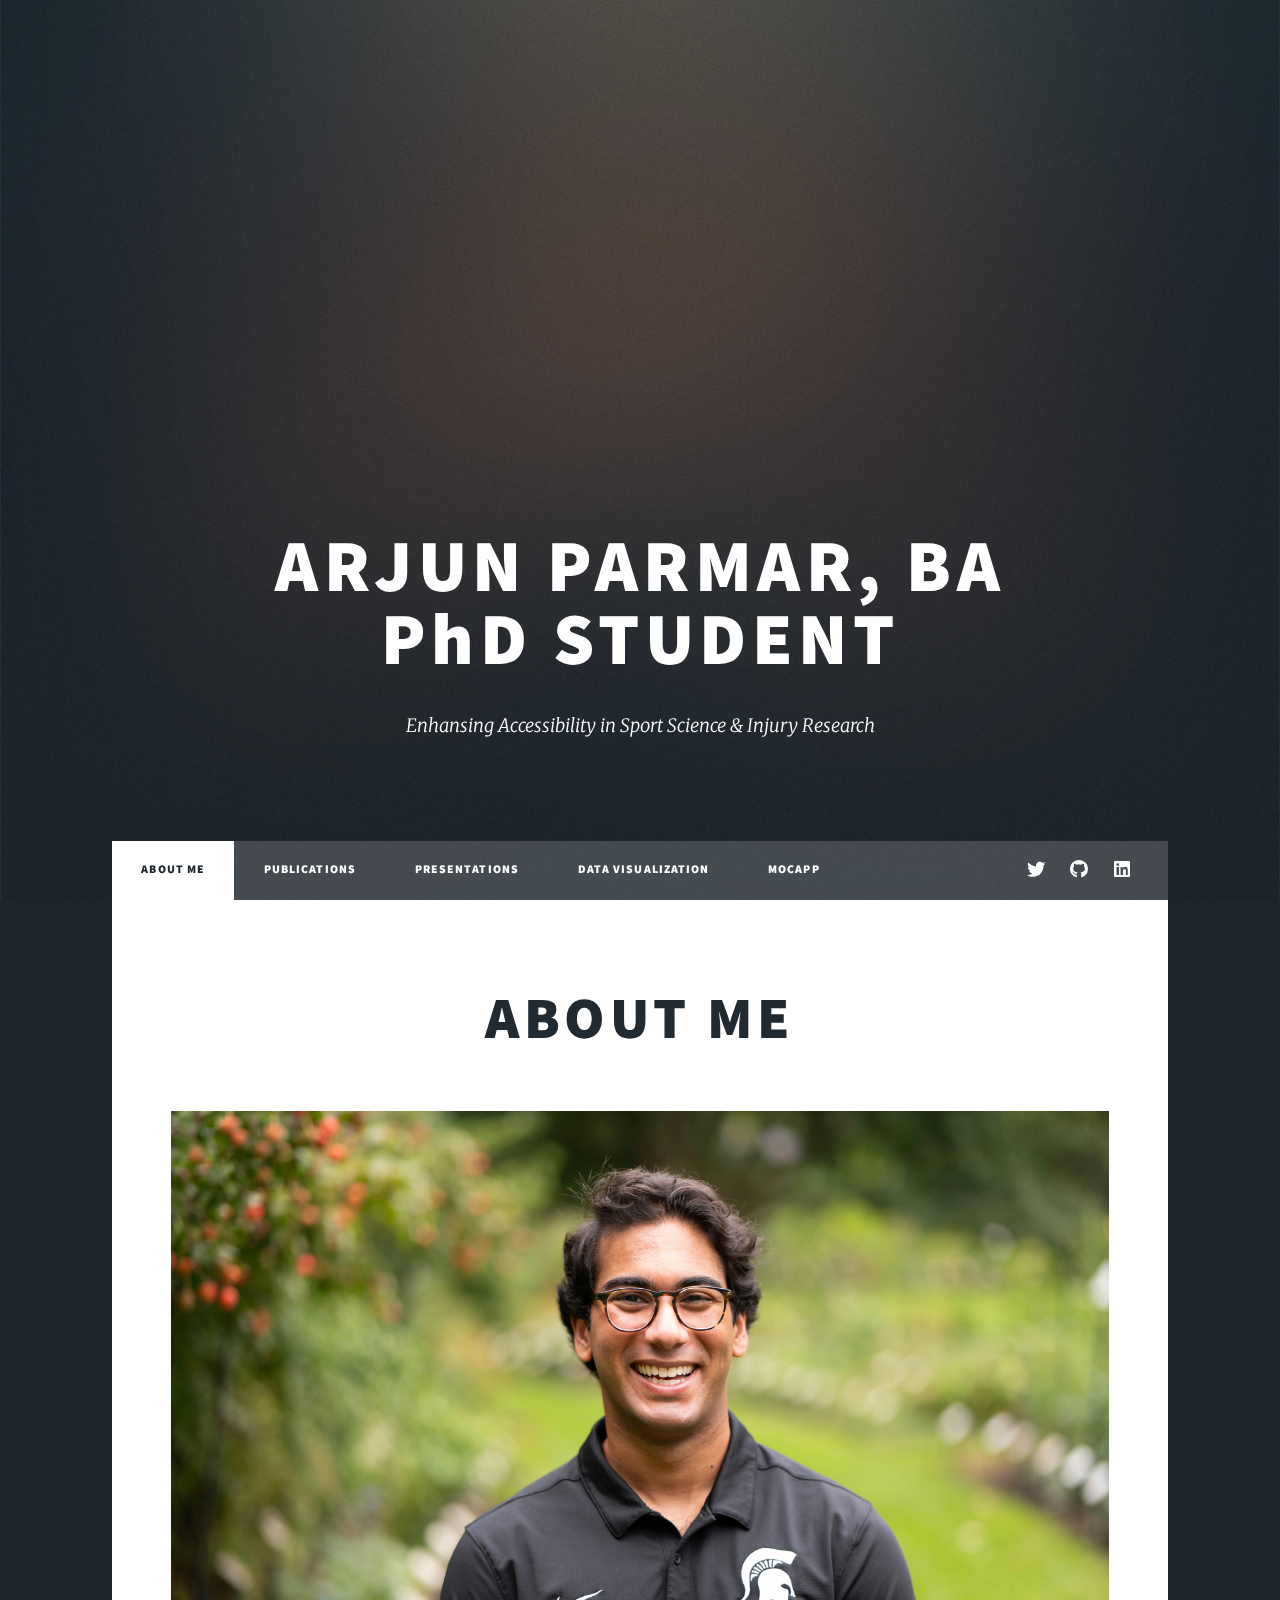
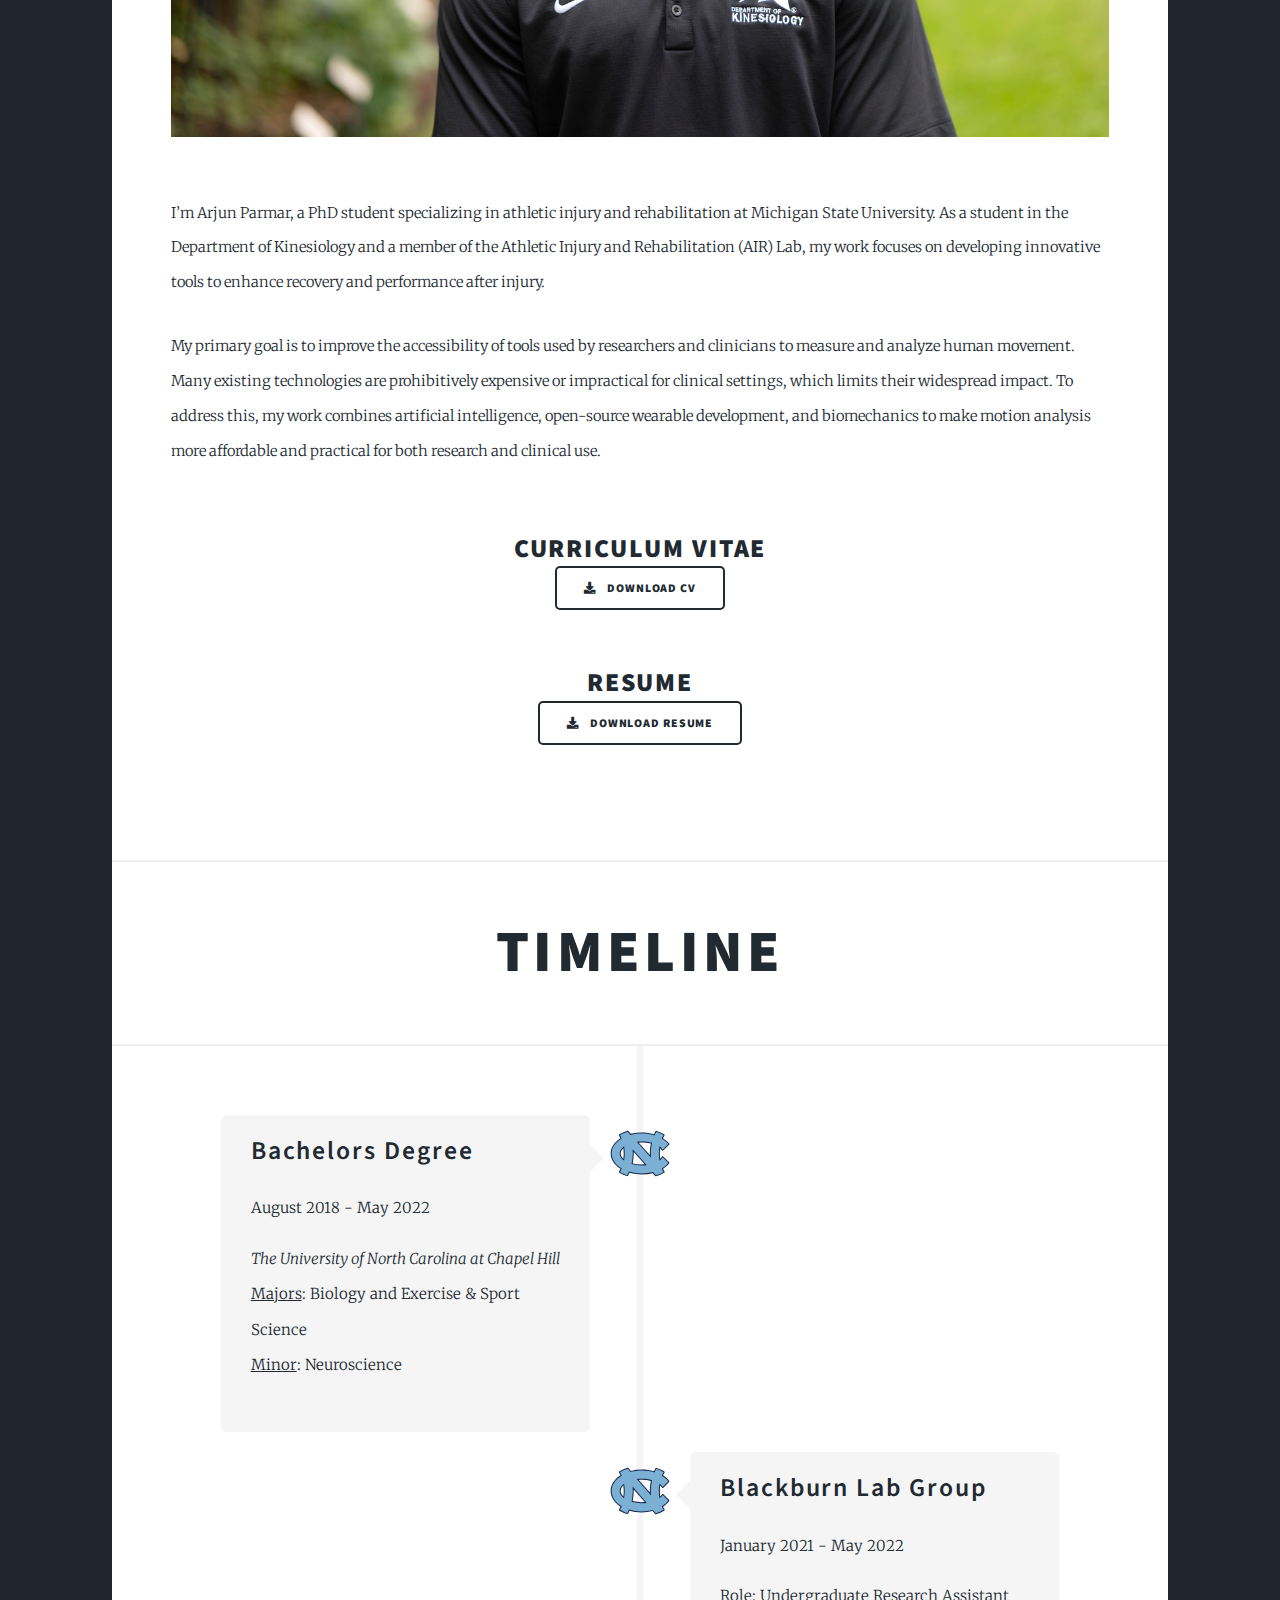
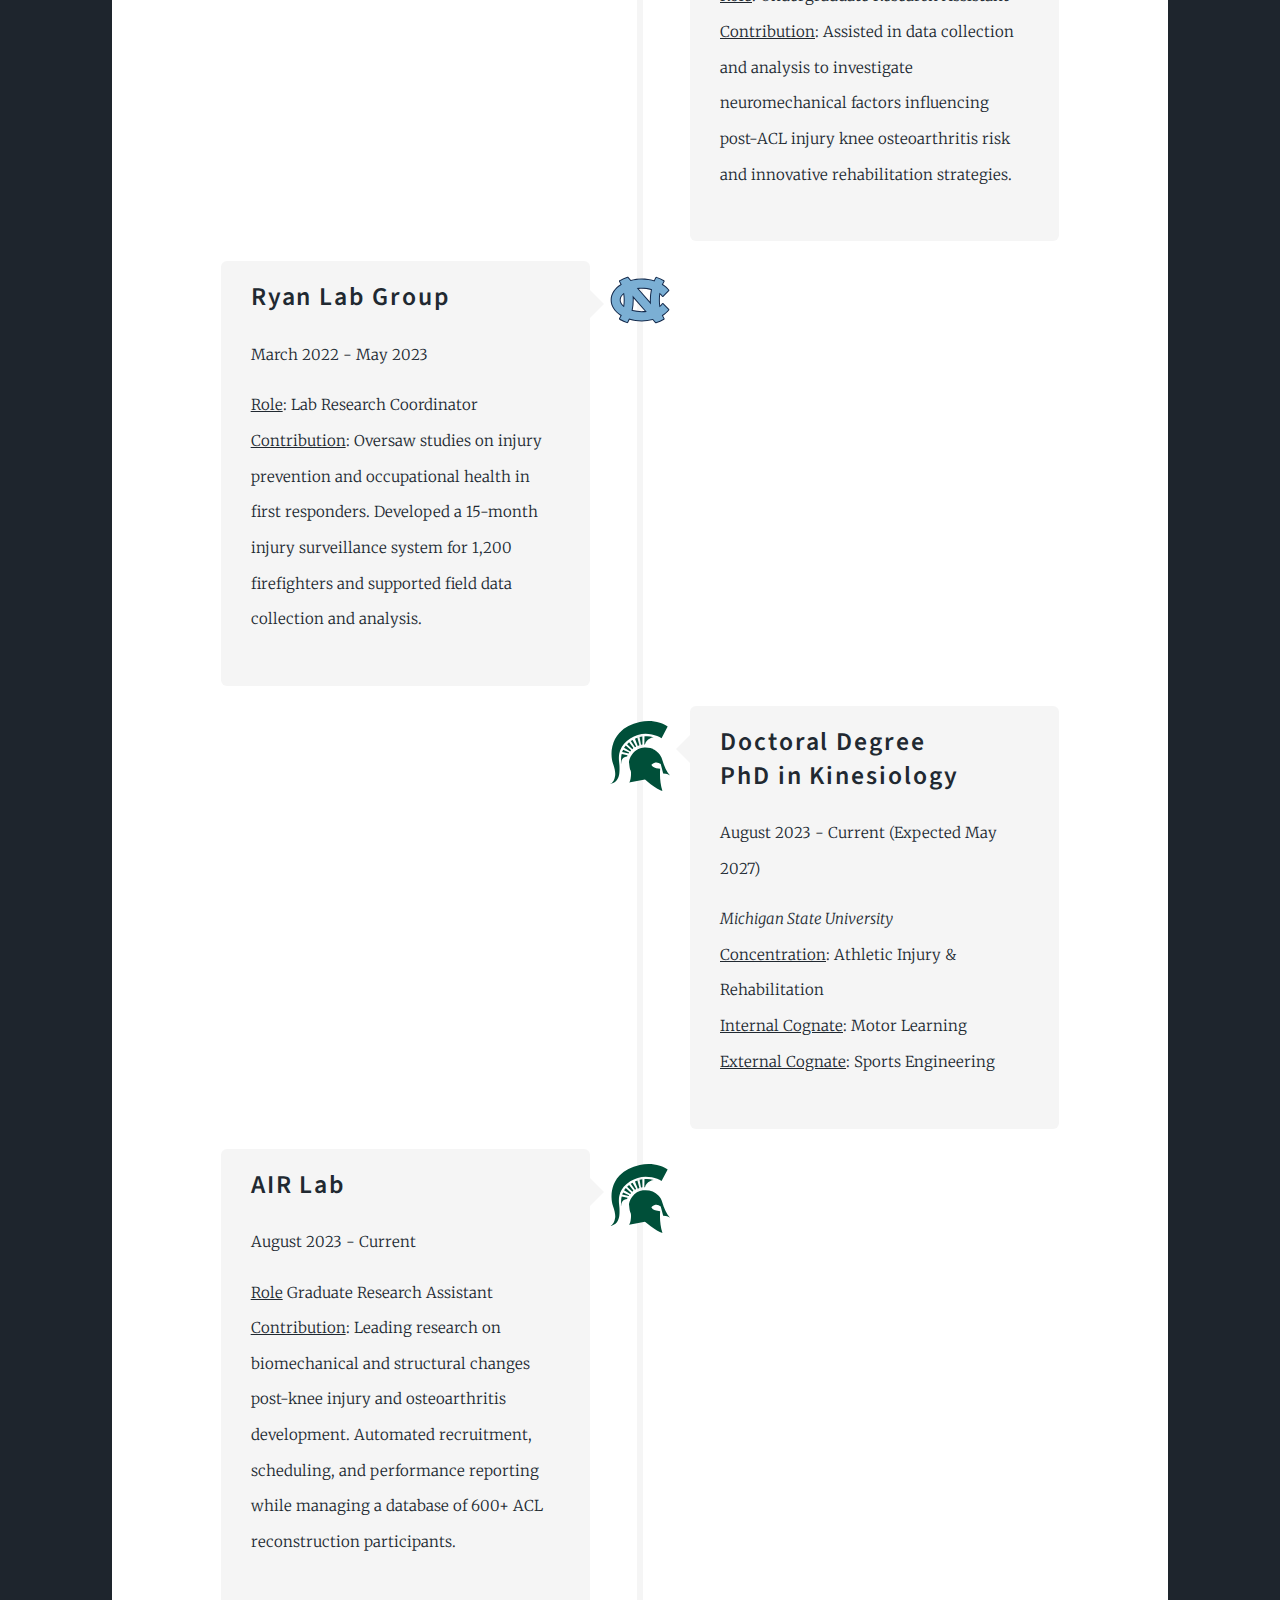
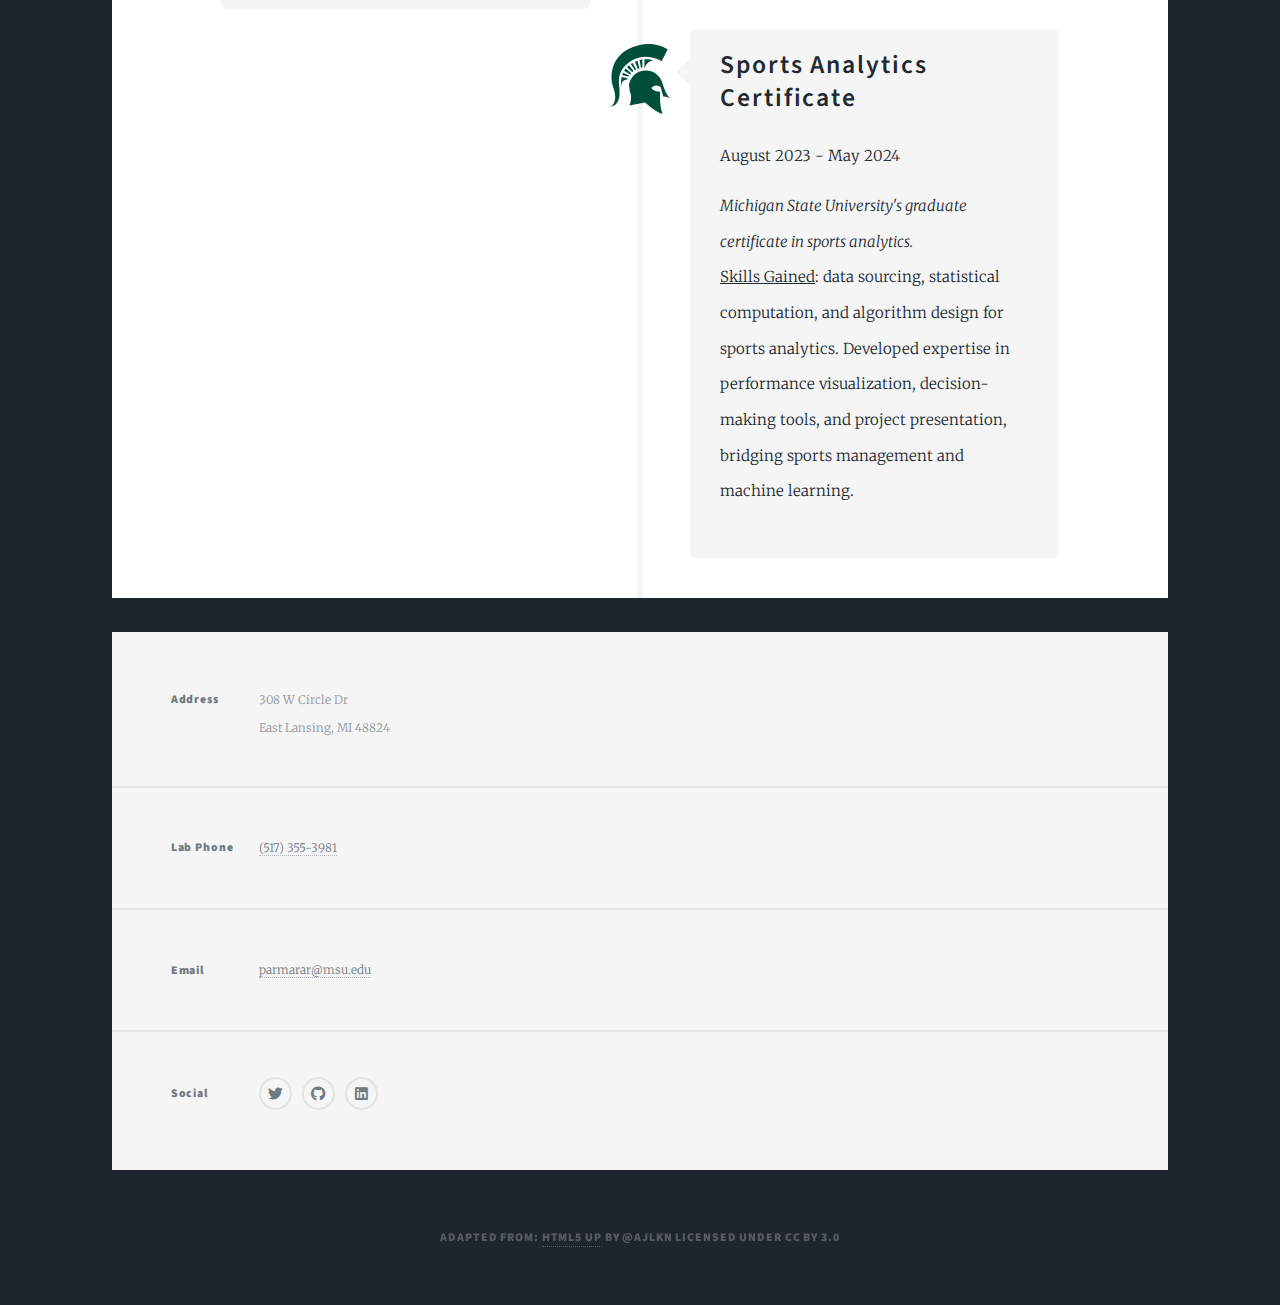
==== index.html @ 2820d037 "initial commit" ====
<!DOCTYPE HTML>
<!--
	Massively by HTML5 UP
	html5up.net | @ajlkn
	Free for personal and commercial use under the CCA 3.0 license (html5up.net/license)
-->
<html>

<head>
	<title>Arjun Parmar, BA</title>
	<meta charset="utf-8" />
	<meta name="viewport" content="width=device-width, initial-scale=1, user-scalable=no" />
	<link rel="stylesheet" href="assets/css/main.css" />
	<noscript>
		<link rel="stylesheet" href="assets/css/noscript.css" />
	</noscript>
</head>

<body class="is-preload">

	<!-- Wrapper -->
	<div id="wrapper" class="fade-in">

		<!-- Intro -->
		<div id="intro">
			<h1>ARJUN PARMAR, BA<br />
				PhD STUDENT</h1>
			<p>Enhansing Accessibility in Sport Science & Injury Research</p>
			<br>
		</div>


		<!-- Nav -->
		<nav id="nav">
			<ul class="links">
				<li class="active"><a href="index.html">About Me</a></li>
				<li><a href="Publications.html">Publications</a></li>
				<li><a href="presentations.html">Presentations</a></li>
				<li><a href="datavis.html">Data Visualization</a></li>
				<li><a href="MocAPP.html">MoCAPP</a></li>
			</ul>
			<ul class="icons">
				<li><a href="https://x.com/@Ajparmar_" class="icon brands alt fa-twitter"><span
							class="label">Twitter</span></a></li>
				<li><a href="https://github.com/ajparm" class="icon brands alt fa-github"><span
							class="label">GitHub</span></a></li>
				<li><a href="https://linkedin.com/in/arjunparmar9" class="icon brands alt fa-linkedin"><span
							class="label">LinkedIn</span></a></li>

			</ul>
		</nav>

		<!-- Main -->
		<div id="main">

			<!-- Featured Post -->
			<article class="post featured">
				<header class="major">
					<h2>ABOUT ME</h2>
				</header>
				<a href="#" class="image main"><img src="images/headshot.jpg" alt="" /></a>
				<p>I’m Arjun Parmar, a PhD student specializing in athletic injury and rehabilitation at Michigan State
					University. As a student in the Department of Kinesiology and a member of the Athletic Injury and
					Rehabilitation (AIR) Lab, my work focuses on developing innovative tools to enhance recovery and
					performance after injury.</p>
				<p>My primary goal is to improve the accessibility of tools used by researchers and clinicians to
					measure and analyze human movement. Many existing technologies are prohibitively expensive or
					impractical for clinical settings, which limits their widespread impact. To address this, my work
					combines artificial intelligence, open-source wearable development, and biomechanics to make motion
					analysis more affordable and practical for both research and clinical use.</p>

				<br>
				<h2>CURRICULUM VITAE  
					<br>
					<a href="files/Arjun S Parmar CV.pdf" class="button icon solid fa-download" download
					   style=" border-radius: 5px; transition: transform 0.3s, box-shadow 0.3s;"
					   onmouseover="this.style.transform='scale(1.05)'; this.style.boxShadow='3px 3px 8px rgba(0, 0, 0, 0.2)'; this.style.border='2px solid #333';"
					   onmouseout="this.style.transform='none'; this.style.boxShadow='none'; this.style.border='2px solid #333';">
					   Download CV
					</a>
				</h2>		
				<br>
				<h2>RESUME  
					<br>
					<a href="files/resume.pdf" class="button icon solid fa-download" download
					   style=" border-radius: 5px; transition: transform 0.3s, box-shadow 0.3s;"
					   onmouseover="this.style.transform='scale(1.05)'; this.style.boxShadow='3px 3px 8px rgba(0, 0, 0, 0.2)'; this.style.border='2px solid #333';"
					   onmouseout="this.style.transform='none'; this.style.boxShadow='none'; this.style.border='2px solid #333';">
					   Download Resume
					</a>
				</h2>
			</article>


			<br>
			<!-- Timeline -->
			<div style="text-align: center;">
				<h1> TIMELINE </h1>
			</div>


			<div class="timeline">

				<div class="container left-container">
					<div class="image-wrapper">
						<img src="images/unc.svg" alt="Ryan Lab">
					</div>
					<div class="textbox">
						<h2>Bachelors Degree</h2>
						<small>August 2018 - May 2022</small>
						<p><i>The University of North Carolina at Chapel Hill</i><br>
							<u>Majors</u>: Biology and Exercise & Sport Science <br>
							<u>Minor</u>: Neuroscience <br>
							<span class="left-container-arrow"></span>
					</div>
				</div>

				<div class="container right-container">
					<div class="image-wrapper">
						<img src="images/unc.svg" alt="Blackburn Lab">
					</div>
					<div class="textbox">
						<h2>Blackburn Lab Group</h2>
						<small>January 2021 - May 2022</small>
						<p><u>Role</u>: Undergraduate Research Assistant <br>
							<u>Contribution</u>: Assisted in data collection and analysis to investigate neuromechanical
							factors
							influencing post-ACL injury knee osteoarthritis risk and innovative rehabilitation
							strategies.
							<span class="right-container-arrow"></span>
					</div>
				</div>

				<div class="container left-container">
					<div class="image-wrapper">
						<img src="images/unc.svg" alt="Ryan Lab">
					</div>
					<div class="textbox">
						<h2>Ryan Lab Group</h2>
						<small>March 2022 - May 2023</small>
						<p><u>Role</u>: Lab Research Coordinator <br>
							<u>Contribution</u>: Oversaw studies on injury prevention and occupational health in first
							responders.
							Developed a 15-month injury surveillance system for 1,200 firefighters and supported field
							data collection
							and analysis.
							<span class="left-container-arrow"></span>
					</div>
				</div>

				<div class="container right-container">
					<div class="image-wrapper">
						<img src="images/msu.svg" alt="Doctoral Studies">
					</div>
					<div class="textbox">
						<h2>Doctoral Degree <br> PhD in Kinesiology</h2>
						<small>August 2023 - Current (Expected May 2027)</small>
						<p><i>Michigan State University</i><br>
							<u>Concentration</u>: Athletic Injury & Rehabilitation <br>
							<u>Internal Cognate</u>: Motor Learning <br>
							<u>External Cognate</u>: Sports Engineering <br>
							<span class="right-container-arrow"></span>
					</div>
				</div>

				<div class="container left-container">
					<div class="image-wrapper">
						<img src="images/msu.svg" alt="AIR Lab">
					</div>
					<div class="textbox">
						<h2>AIR Lab</h2>
						<small>August 2023 - Current</small>
						<p><u>Role</u> Graduate Research Assistant <br>
							<u>Contribution</u>: Leading research on biomechanical and structural changes post-knee
							injury and osteoarthritis development.
							Automated recruitment, scheduling, and performance reporting while managing a database of
							600+ ACL reconstruction participants.
							<span class="left-container-arrow"></span>
					</div>
				</div>

				<div class="container right-container">
					<div class="image-wrapper">
						<img src="images/msu.svg" alt="Sports Analytics">
					</div>
					<div class="textbox">
						<h2>Sports Analytics Certificate</h2>
						<small>August 2023 - May 2024</small>
						<p> <i>Michigan State University's graduate certificate in sports analytics.</i> <br>
							<u>Skills Gained</u>: data sourcing, statistical computation, and algorithm design for
							sports analytics.
							Developed expertise in performance visualization, decision-making tools, and project
							presentation, bridging sports management and machine learning. <span
								class="right-container-arrow"></span>
					</div>
				</div>

			</div>


		</div>

		<br>

		<!-- Footer -->
		<footer id="footer">
			<section class="split contact">
				<section class="alt">
					<h3>Address</h3>
					<p>308 W Circle Dr <br />
						East Lansing, MI 48824</p>
				</section>
				<section>
					<h3>Lab Phone</h3>
					<p><a href="#">(517) 355-3981</a></p>
				</section>
				<section>
					<h3>Email</h3>
					<p><a href="mailto:parmarar@msu.edu">parmarar@msu.edu</a></p>
				</section>
				<section>
					<h3>Social</h3>
					<ul class="icons alt">
						<li><a href="https://x.com/@Ajparmar_" class="icon brands alt fa-twitter"><span
									class="label">Twitter</span></a></li>
						<li><a href="https://github.com/ajparm" class="icon brands alt fa-github"><span
									class="label">GitHub</span></a></li>
						<li><a href="https://linkedin.com/in/arjunparmar9" class="icon brands alt fa-linkedin"><span
									class="label">LinkedIn</span></a></li>
					</ul>
				</section>
			</section>
		</footer>

		<!-- Copyright -->
		<div id="copyright">
			<ul>
				<li>Adapted from: <a href="https://html5up.net">HTML5 UP</a> by @ajlkn Licensed under CC BY 3.0</li>
			</ul>
		</div>

	</div>

	<!-- Scripts -->
	<script src="assets/js/jquery.min.js"></script>
	<script src="assets/js/jquery.scrollex.min.js"></script>
	<script src="assets/js/jquery.scrolly.min.js"></script>
	<script src="assets/js/browser.min.js"></script>
	<script src="assets/js/breakpoints.min.js"></script>
	<script src="assets/js/util.js"></script>
	<script src="assets/js/main.js"></script>

</body>

</html>
---- assets/css/main.css ----
@import url(fontawesome-all.min.css);
@import url("https://fonts.googleapis.com/css?family=Merriweather:300,700,300italic,700italic|Source+Sans+Pro:900");

/*
	Massively by HTML5 UP
	html5up.net | @ajlkn
	Free for personal and commercial use under the CCA 3.0 license (html5up.net/license)
*/

html, body, div, span, applet, object,
iframe, h1, h2, h3, h4, h5, h6, p, blockquote,
pre, a, abbr, acronym, address, big, cite,
code, del, dfn, em, img, ins, kbd, q, s, samp,
small, strike, strong, sub, sup, tt, var, b,
u, i, center, dl, dt, dd, ol, ul, li, fieldset,
form, label, legend, table, caption, tbody,
tfoot, thead, tr, th, td, article, aside,
canvas, details, embed, figure, figcaption,
footer, header, hgroup, menu, nav, output, ruby,
section, summary, time, mark, audio, video {
	margin: 0;
	padding: 0;
	border: 0;
	font-size: 100%;
	font: inherit;
	vertical-align: baseline;}

article, aside, details, figcaption, figure,
footer, header, hgroup, menu, nav, section {
	display: block;}

body {
	line-height: 1;
}

ol, ul {
	list-style: none;
}

blockquote, q {
	quotes: none;
}

	blockquote:before, blockquote:after, q:before, q:after {
		content: '';
		content: none;
	}

table {
	border-collapse: collapse;
	border-spacing: 0;
}

body {
	-webkit-text-size-adjust: none;
}

mark {
	background-color: transparent;
	color: inherit;
}

input::-moz-focus-inner {
	border: 0;
	padding: 0;
}

input, select, textarea {
	-moz-appearance: none;
	-webkit-appearance: none;
	-ms-appearance: none;
	appearance: none;
}

/* Basic */

	@-ms-viewport {
		width: device-width;
	}

	body {
		-ms-overflow-style: scrollbar;
	}

	@media screen and (max-width: 480px) {

		html, body {
			min-width: 320px;
		}

	}

	html {
		box-sizing: border-box;
	}

	*, *:before, *:after {
		box-sizing: inherit;
	}

	body {
		background-color: #1e252d;
	}

		body.is-preload *, body.is-preload *:before, body.is-preload *:after {
			-moz-animation: none !important;
			-webkit-animation: none !important;
			-ms-animation: none !important;
			animation: none !important;
			-moz-transition: none !important;
			-webkit-transition: none !important;
			-ms-transition: none !important;
			transition: none !important;
		}

/* Type */

	html {
		font-size: 16pt;
	}

		@media screen and (max-width: 1680px) {

			html {
				font-size: 12pt;
			}

		}

		@media screen and (max-width: 1280px) {

			html {
				font-size: 11pt;
			}

		}

		@media screen and (max-width: 360px) {

			html {
				font-size: 10pt;
			}

		}

	body {
		color: #212931;
	}

	body, input, select, textarea {
		font-family: "Merriweather", Georgia, serif;
		font-weight: 300;
		font-size: 1rem;
		line-height: 2.375;
	}

	a {
		-moz-transition: color 0.2s ease-in-out, background-color 0.2s ease-in-out, border-color 0.2s ease-in-out, box-shadow 0.2s ease-in-out;
		-webkit-transition: color 0.2s ease-in-out, background-color 0.2s ease-in-out, border-color 0.2s ease-in-out, box-shadow 0.2s ease-in-out;
		-ms-transition: color 0.2s ease-in-out, background-color 0.2s ease-in-out, border-color 0.2s ease-in-out, box-shadow 0.2s ease-in-out;
		transition: color 0.2s ease-in-out, background-color 0.2s ease-in-out, border-color 0.2s ease-in-out, box-shadow 0.2s ease-in-out;
		border-bottom: dotted 1px;
		text-decoration: none;
	}

		a:hover {
			border-bottom-color: transparent;
		}

	strong, b {
		font-weight: 600;
	}

	em, i {
		font-style: italic;
	}

	p {
		text-align: left;
		margin: 0 0 2rem 0;
	}

	h1, h2, h3, h4, h5, h6 {
		font-family: "Source Sans Pro", Helvetica, sans-serif;
		font-weight: 900;
		line-height: 1.5;
		letter-spacing: 0.075em;
		/*text-transform: uppercase;*/
		margin: 0 0 1rem 0;
	}

		h1 a, h2 a, h3 a, h4 a, h5 a, h6 a {
			border-bottom: 0;
			color: inherit;
			text-decoration: none;
		}

	h1 {
		font-size: 4rem;
		line-height: 1.1;
		margin: 0 0 2rem 0;
	}

	h2 {
		font-size: 1.75rem;
		line-height: 1.3;
		margin: 0 0 1.5rem 0;
	}

	h3 {
		font-size: 1.25rem;
		margin: 0 0 1.5rem 0;
	}

	h4 {
		font-size: 1rem;
	}

	h5 {
		font-size: 0.9rem;
	}

	h6 {
		font-size: 0.8rem;
	}

	sub {
		font-size: 0.8rem;
		position: relative;
		top: 0.5rem;
	}

	sup {
		font-size: 0.8rem;
		position: relative;
		top: -0.5rem;
	}

	blockquote {
		border-left: solid 4px;
		font-style: italic;
		margin: 0 0 2rem 0;
		padding: 0.5rem 0 0.5rem 2rem;
	}

	code {
		border: solid 2px;
		font-family: "Courier New", monospace;
		font-size: 0.9rem;
		margin: 0 0.25rem;
		padding: 0.25rem 0.65rem;
	}

	pre {
		-webkit-overflow-scrolling: touch;
		font-family: "Courier New", monospace;
		font-size: 0.9rem;
		margin: 0 0 2rem 0;
	}

		pre code {
			display: block;
			line-height: 1.75;
			padding: 1rem 1.5rem;
			overflow-x: auto;
		}

	hr {
		border: 0;
		border-bottom: solid 2px;
		margin: 3rem 0;
	}

		hr.major {
			margin: 5rem 0;
		}

	.align-left {
		text-align: left;
	}

	.align-center {
		text-align: center;
	}

	.align-right {
		text-align: right;
	}

	input, select, textarea {
		color: #212931;
	}

	a {
		color: #212931;
		border-bottom-color: rgba(33, 41, 49, 0.5);
	}

		a:hover {
			border-bottom-color: transparent;
			color: #18bfef !important;
		}

	strong, b {
		color: #212931;
	}

	h1, h2, h3, h4, h5, h6 {
		color: #212931;
	}

	blockquote {
		border-left-color: #eeeeee;
	}

	code {
		background: rgba(220, 220, 220, 0.25);
		border-color: #eeeeee;
	}

	hr {
		border-bottom-color: #eeeeee;
	}

/* Row */

	.row {
		display: flex;
		flex-wrap: wrap;
		box-sizing: border-box;
		align-items: stretch;
	}

		.row > * {
			box-sizing: border-box;
		}

		.row.gtr-uniform > * > :last-child {
			margin-bottom: 0;
		}

		.row.aln-left {
			justify-content: flex-start;
		}

		.row.aln-center {
			justify-content: center;
		}

		.row.aln-right {
			justify-content: flex-end;
		}

		.row.aln-top {
			align-items: flex-start;
		}

		.row.aln-middle {
			align-items: center;
		}

		.row.aln-bottom {
			align-items: flex-end;
		}

		.row > .imp {
			order: -1;
		}

		.row > .col-1 {
			width: 8.33333%;
		}

		.row > .off-1 {
			margin-left: 8.33333%;
		}

		.row > .col-2 {
			width: 16.66667%;
		}

		.row > .off-2 {
			margin-left: 16.66667%;
		}

		.row > .col-3 {
			width: 25%;
		}

		.row > .off-3 {
			margin-left: 25%;
		}

		.row > .col-4 {
			width: 33.33333%;
		}

		.row > .off-4 {
			margin-left: 33.33333%;
		}

		.row > .col-5 {
			width: 41.66667%;
		}

		.row > .off-5 {
			margin-left: 41.66667%;
		}

		.row > .col-6 {
			width: 50%;
		}

		.row > .off-6 {
			margin-left: 50%;
		}

		.row > .col-7 {
			width: 58.33333%;
		}

		.row > .off-7 {
			margin-left: 58.33333%;
		}

		.row > .col-8 {
			width: 66.66667%;
		}

		.row > .off-8 {
			margin-left: 66.66667%;
		}

		.row > .col-9 {
			width: 75%;
		}

		.row > .off-9 {
			margin-left: 75%;
		}

		.row > .col-10 {
			width: 83.33333%;
		}

		.row > .off-10 {
			margin-left: 83.33333%;
		}

		.row > .col-11 {
			width: 91.66667%;
		}

		.row > .off-11 {
			margin-left: 91.66667%;
		}

		.row > .col-12 {
			width: 100%;
		}

		.row > .off-12 {
			margin-left: 100%;
		}

		.row.gtr-0 {
			margin-top: 0;
			margin-left: 0rem;
		}

			.row.gtr-0 > * {
				padding: 0 0 0 0rem;
			}

			.row.gtr-0.gtr-uniform {
				margin-top: 0rem;
			}

				.row.gtr-0.gtr-uniform > * {
					padding-top: 0rem;
				}

		.row.gtr-25 {
			margin-top: 0;
			margin-left: -0.375rem;
		}

			.row.gtr-25 > * {
				padding: 0 0 0 0.375rem;
			}

			.row.gtr-25.gtr-uniform {
				margin-top: -0.375rem;
			}

				.row.gtr-25.gtr-uniform > * {
					padding-top: 0.375rem;
				}

		.row.gtr-50 {
			margin-top: 0;
			margin-left: -0.75rem;
		}

			.row.gtr-50 > * {
				padding: 0 0 0 0.75rem;
			}

			.row.gtr-50.gtr-uniform {
				margin-top: -0.75rem;
			}

				.row.gtr-50.gtr-uniform > * {
					padding-top: 0.75rem;
				}

		.row {
			margin-top: 0;
			margin-left: -1.5rem;
		}

			.row > * {
				padding: 0 0 0 1.5rem;
			}

			.row.gtr-uniform {
				margin-top: -1.5rem;
			}

				.row.gtr-uniform > * {
					padding-top: 1.5rem;
				}

		.row.gtr-150 {
			margin-top: 0;
			margin-left: -2.25rem;
		}

			.row.gtr-150 > * {
				padding: 0 0 0 2.25rem;
			}

			.row.gtr-150.gtr-uniform {
				margin-top: -2.25rem;
			}

				.row.gtr-150.gtr-uniform > * {
					padding-top: 2.25rem;
				}

		.row.gtr-200 {
			margin-top: 0;
			margin-left: -3rem;
		}

			.row.gtr-200 > * {
				padding: 0 0 0 3rem;
			}

			.row.gtr-200.gtr-uniform {
				margin-top: -3rem;
			}

				.row.gtr-200.gtr-uniform > * {
					padding-top: 3rem;
				}

		@media screen and (max-width: 1680px) {

			.row {
				display: flex;
				flex-wrap: wrap;
				box-sizing: border-box;
				align-items: stretch;
			}

				.row > * {
					box-sizing: border-box;
				}

				.row.gtr-uniform > * > :last-child {
					margin-bottom: 0;
				}

				.row.aln-left {
					justify-content: flex-start;
				}

				.row.aln-center {
					justify-content: center;
				}

				.row.aln-right {
					justify-content: flex-end;
				}

				.row.aln-top {
					align-items: flex-start;
				}

				.row.aln-middle {
					align-items: center;
				}

				.row.aln-bottom {
					align-items: flex-end;
				}

				.row > .imp-xlarge {
					order: -1;
				}

				.row > .col-1-xlarge {
					width: 8.33333%;
				}

				.row > .off-1-xlarge {
					margin-left: 8.33333%;
				}

				.row > .col-2-xlarge {
					width: 16.66667%;
				}

				.row > .off-2-xlarge {
					margin-left: 16.66667%;
				}

				.row > .col-3-xlarge {
					width: 25%;
				}

				.row > .off-3-xlarge {
					margin-left: 25%;
				}

				.row > .col-4-xlarge {
					width: 33.33333%;
				}

				.row > .off-4-xlarge {
					margin-left: 33.33333%;
				}

				.row > .col-5-xlarge {
					width: 41.66667%;
				}

				.row > .off-5-xlarge {
					margin-left: 41.66667%;
				}

				.row > .col-6-xlarge {
					width: 50%;
				}

				.row > .off-6-xlarge {
					margin-left: 50%;
				}

				.row > .col-7-xlarge {
					width: 58.33333%;
				}

				.row > .off-7-xlarge {
					margin-left: 58.33333%;
				}

				.row > .col-8-xlarge {
					width: 66.66667%;
				}

				.row > .off-8-xlarge {
					margin-left: 66.66667%;
				}

				.row > .col-9-xlarge {
					width: 75%;
				}

				.row > .off-9-xlarge {
					margin-left: 75%;
				}

				.row > .col-10-xlarge {
					width: 83.33333%;
				}

				.row > .off-10-xlarge {
					margin-left: 83.33333%;
				}

				.row > .col-11-xlarge {
					width: 91.66667%;
				}

				.row > .off-11-xlarge {
					margin-left: 91.66667%;
				}

				.row > .col-12-xlarge {
					width: 100%;
				}

				.row > .off-12-xlarge {
					margin-left: 100%;
				}

				.row.gtr-0 {
					margin-top: 0;
					margin-left: 0rem;
				}

					.row.gtr-0 > * {
						padding: 0 0 0 0rem;
					}

					.row.gtr-0.gtr-uniform {
						margin-top: 0rem;
					}

						.row.gtr-0.gtr-uniform > * {
							padding-top: 0rem;
						}

				.row.gtr-25 {
					margin-top: 0;
					margin-left: -0.375rem;
				}

					.row.gtr-25 > * {
						padding: 0 0 0 0.375rem;
					}

					.row.gtr-25.gtr-uniform {
						margin-top: -0.375rem;
					}

						.row.gtr-25.gtr-uniform > * {
							padding-top: 0.375rem;
						}

				.row.gtr-50 {
					margin-top: 0;
					margin-left: -0.75rem;
				}

					.row.gtr-50 > * {
						padding: 0 0 0 0.75rem;
					}

					.row.gtr-50.gtr-uniform {
						margin-top: -0.75rem;
					}

						.row.gtr-50.gtr-uniform > * {
							padding-top: 0.75rem;
						}

				.row {
					margin-top: 0;
					margin-left: -1.5rem;
				}

					.row > * {
						padding: 0 0 0 1.5rem;
					}

					.row.gtr-uniform {
						margin-top: -1.5rem;
					}

						.row.gtr-uniform > * {
							padding-top: 1.5rem;
						}

				.row.gtr-150 {
					margin-top: 0;
					margin-left: -2.25rem;
				}

					.row.gtr-150 > * {
						padding: 0 0 0 2.25rem;
					}

					.row.gtr-150.gtr-uniform {
						margin-top: -2.25rem;
					}

						.row.gtr-150.gtr-uniform > * {
							padding-top: 2.25rem;
						}

				.row.gtr-200 {
					margin-top: 0;
					margin-left: -3rem;
				}

					.row.gtr-200 > * {
						padding: 0 0 0 3rem;
					}

					.row.gtr-200.gtr-uniform {
						margin-top: -3rem;
					}

						.row.gtr-200.gtr-uniform > * {
							padding-top: 3rem;
						}

		}

		@media screen and (max-width: 1280px) {

			.row {
				display: flex;
				flex-wrap: wrap;
				box-sizing: border-box;
				align-items: stretch;
			}

				.row > * {
					box-sizing: border-box;
				}

				.row.gtr-uniform > * > :last-child {
					margin-bottom: 0;
				}

				.row.aln-left {
					justify-content: flex-start;
				}

				.row.aln-center {
					justify-content: center;
				}

				.row.aln-right {
					justify-content: flex-end;
				}

				.row.aln-top {
					align-items: flex-start;
				}

				.row.aln-middle {
					align-items: center;
				}

				.row.aln-bottom {
					align-items: flex-end;
				}

				.row > .imp-large {
					order: -1;
				}

				.row > .col-1-large {
					width: 8.33333%;
				}

				.row > .off-1-large {
					margin-left: 8.33333%;
				}

				.row > .col-2-large {
					width: 16.66667%;
				}

				.row > .off-2-large {
					margin-left: 16.66667%;
				}

				.row > .col-3-large {
					width: 25%;
				}

				.row > .off-3-large {
					margin-left: 25%;
				}

				.row > .col-4-large {
					width: 33.33333%;
				}

				.row > .off-4-large {
					margin-left: 33.33333%;
				}

				.row > .col-5-large {
					width: 41.66667%;
				}

				.row > .off-5-large {
					margin-left: 41.66667%;
				}

				.row > .col-6-large {
					width: 50%;
				}

				.row > .off-6-large {
					margin-left: 50%;
				}

				.row > .col-7-large {
					width: 58.33333%;
				}

				.row > .off-7-large {
					margin-left: 58.33333%;
				}

				.row > .col-8-large {
					width: 66.66667%;
				}

				.row > .off-8-large {
					margin-left: 66.66667%;
				}

				.row > .col-9-large {
					width: 75%;
				}

				.row > .off-9-large {
					margin-left: 75%;
				}

				.row > .col-10-large {
					width: 83.33333%;
				}

				.row > .off-10-large {
					margin-left: 83.33333%;
				}

				.row > .col-11-large {
					width: 91.66667%;
				}

				.row > .off-11-large {
					margin-left: 91.66667%;
				}

				.row > .col-12-large {
					width: 100%;
				}

				.row > .off-12-large {
					margin-left: 100%;
				}

				.row.gtr-0 {
					margin-top: 0;
					margin-left: 0rem;
				}

					.row.gtr-0 > * {
						padding: 0 0 0 0rem;
					}

					.row.gtr-0.gtr-uniform {
						margin-top: 0rem;
					}

						.row.gtr-0.gtr-uniform > * {
							padding-top: 0rem;
						}

				.row.gtr-25 {
					margin-top: 0;
					margin-left: -0.375rem;
				}

					.row.gtr-25 > * {
						padding: 0 0 0 0.375rem;
					}

					.row.gtr-25.gtr-uniform {
						margin-top: -0.375rem;
					}

						.row.gtr-25.gtr-uniform > * {
							padding-top: 0.375rem;
						}

				.row.gtr-50 {
					margin-top: 0;
					margin-left: -0.75rem;
				}

					.row.gtr-50 > * {
						padding: 0 0 0 0.75rem;
					}

					.row.gtr-50.gtr-uniform {
						margin-top: -0.75rem;
					}

						.row.gtr-50.gtr-uniform > * {
							padding-top: 0.75rem;
						}

				.row {
					margin-top: 0;
					margin-left: -1.5rem;
				}

					.row > * {
						padding: 0 0 0 1.5rem;
					}

					.row.gtr-uniform {
						margin-top: -1.5rem;
					}

						.row.gtr-uniform > * {
							padding-top: 1.5rem;
						}

				.row.gtr-150 {
					margin-top: 0;
					margin-left: -2.25rem;
				}

					.row.gtr-150 > * {
						padding: 0 0 0 2.25rem;
					}

					.row.gtr-150.gtr-uniform {
						margin-top: -2.25rem;
					}

						.row.gtr-150.gtr-uniform > * {
							padding-top: 2.25rem;
						}

				.row.gtr-200 {
					margin-top: 0;
					margin-left: -3rem;
				}

					.row.gtr-200 > * {
						padding: 0 0 0 3rem;
					}

					.row.gtr-200.gtr-uniform {
						margin-top: -3rem;
					}

						.row.gtr-200.gtr-uniform > * {
							padding-top: 3rem;
						}

		}

		@media screen and (max-width: 980px) {

			.row {
				display: flex;
				flex-wrap: wrap;
				box-sizing: border-box;
				align-items: stretch;
			}

				.row > * {
					box-sizing: border-box;
				}

				.row.gtr-uniform > * > :last-child {
					margin-bottom: 0;
				}

				.row.aln-left {
					justify-content: flex-start;
				}

				.row.aln-center {
					justify-content: center;
				}

				.row.aln-right {
					justify-content: flex-end;
				}

				.row.aln-top {
					align-items: flex-start;
				}

				.row.aln-middle {
					align-items: center;
				}

				.row.aln-bottom {
					align-items: flex-end;
				}

				.row > .imp-medium {
					order: -1;
				}

				.row > .col-1-medium {
					width: 8.33333%;
				}

				.row > .off-1-medium {
					margin-left: 8.33333%;
				}

				.row > .col-2-medium {
					width: 16.66667%;
				}

				.row > .off-2-medium {
					margin-left: 16.66667%;
				}

				.row > .col-3-medium {
					width: 25%;
				}

				.row > .off-3-medium {
					margin-left: 25%;
				}

				.row > .col-4-medium {
					width: 33.33333%;
				}

				.row > .off-4-medium {
					margin-left: 33.33333%;
				}

				.row > .col-5-medium {
					width: 41.66667%;
				}

				.row > .off-5-medium {
					margin-left: 41.66667%;
				}

				.row > .col-6-medium {
					width: 50%;
				}

				.row > .off-6-medium {
					margin-left: 50%;
				}

				.row > .col-7-medium {
					width: 58.33333%;
				}

				.row > .off-7-medium {
					margin-left: 58.33333%;
				}

				.row > .col-8-medium {
					width: 66.66667%;
				}

				.row > .off-8-medium {
					margin-left: 66.66667%;
				}

				.row > .col-9-medium {
					width: 75%;
				}

				.row > .off-9-medium {
					margin-left: 75%;
				}

				.row > .col-10-medium {
					width: 83.33333%;
				}

				.row > .off-10-medium {
					margin-left: 83.33333%;
				}

				.row > .col-11-medium {
					width: 91.66667%;
				}

				.row > .off-11-medium {
					margin-left: 91.66667%;
				}

				.row > .col-12-medium {
					width: 100%;
				}

				.row > .off-12-medium {
					margin-left: 100%;
				}

				.row.gtr-0 {
					margin-top: 0;
					margin-left: 0rem;
				}

					.row.gtr-0 > * {
						padding: 0 0 0 0rem;
					}

					.row.gtr-0.gtr-uniform {
						margin-top: 0rem;
					}

						.row.gtr-0.gtr-uniform > * {
							padding-top: 0rem;
						}

				.row.gtr-25 {
					margin-top: 0;
					margin-left: -0.375rem;
				}

					.row.gtr-25 > * {
						padding: 0 0 0 0.375rem;
					}

					.row.gtr-25.gtr-uniform {
						margin-top: -0.375rem;
					}

						.row.gtr-25.gtr-uniform > * {
							padding-top: 0.375rem;
						}

				.row.gtr-50 {
					margin-top: 0;
					margin-left: -0.75rem;
				}

					.row.gtr-50 > * {
						padding: 0 0 0 0.75rem;
					}

					.row.gtr-50.gtr-uniform {
						margin-top: -0.75rem;
					}

						.row.gtr-50.gtr-uniform > * {
							padding-top: 0.75rem;
						}

				.row {
					margin-top: 0;
					margin-left: -1.5rem;
				}

					.row > * {
						padding: 0 0 0 1.5rem;
					}

					.row.gtr-uniform {
						margin-top: -1.5rem;
					}

						.row.gtr-uniform > * {
							padding-top: 1.5rem;
						}

				.row.gtr-150 {
					margin-top: 0;
					margin-left: -2.25rem;
				}

					.row.gtr-150 > * {
						padding: 0 0 0 2.25rem;
					}

					.row.gtr-150.gtr-uniform {
						margin-top: -2.25rem;
					}

						.row.gtr-150.gtr-uniform > * {
							padding-top: 2.25rem;
						}

				.row.gtr-200 {
					margin-top: 0;
					margin-left: -3rem;
				}

					.row.gtr-200 > * {
						padding: 0 0 0 3rem;
					}

					.row.gtr-200.gtr-uniform {
						margin-top: -3rem;
					}

						.row.gtr-200.gtr-uniform > * {
							padding-top: 3rem;
						}

		}

		@media screen and (max-width: 736px) {

			.row {
				display: flex;
				flex-wrap: wrap;
				box-sizing: border-box;
				align-items: stretch;
			}

				.row > * {
					box-sizing: border-box;
				}

				.row.gtr-uniform > * > :last-child {
					margin-bottom: 0;
				}

				.row.aln-left {
					justify-content: flex-start;
				}

				.row.aln-center {
					justify-content: center;
				}

				.row.aln-right {
					justify-content: flex-end;
				}

				.row.aln-top {
					align-items: flex-start;
				}

				.row.aln-middle {
					align-items: center;
				}

				.row.aln-bottom {
					align-items: flex-end;
				}

				.row > .imp-small {
					order: -1;
				}

				.row > .col-1-small {
					width: 8.33333%;
				}

				.row > .off-1-small {
					margin-left: 8.33333%;
				}

				.row > .col-2-small {
					width: 16.66667%;
				}

				.row > .off-2-small {
					margin-left: 16.66667%;
				}

				.row > .col-3-small {
					width: 25%;
				}

				.row > .off-3-small {
					margin-left: 25%;
				}

				.row > .col-4-small {
					width: 33.33333%;
				}

				.row > .off-4-small {
					margin-left: 33.33333%;
				}

				.row > .col-5-small {
					width: 41.66667%;
				}

				.row > .off-5-small {
					margin-left: 41.66667%;
				}

				.row > .col-6-small {
					width: 50%;
				}

				.row > .off-6-small {
					margin-left: 50%;
				}

				.row > .col-7-small {
					width: 58.33333%;
				}

				.row > .off-7-small {
					margin-left: 58.33333%;
				}

				.row > .col-8-small {
					width: 66.66667%;
				}

				.row > .off-8-small {
					margin-left: 66.66667%;
				}

				.row > .col-9-small {
					width: 75%;
				}

				.row > .off-9-small {
					margin-left: 75%;
				}

				.row > .col-10-small {
					width: 83.33333%;
				}

				.row > .off-10-small {
					margin-left: 83.33333%;
				}

				.row > .col-11-small {
					width: 91.66667%;
				}

				.row > .off-11-small {
					margin-left: 91.66667%;
				}

				.row > .col-12-small {
					width: 100%;
				}

				.row > .off-12-small {
					margin-left: 100%;
				}

				.row.gtr-0 {
					margin-top: 0;
					margin-left: 0rem;
				}

					.row.gtr-0 > * {
						padding: 0 0 0 0rem;
					}

					.row.gtr-0.gtr-uniform {
						margin-top: 0rem;
					}

						.row.gtr-0.gtr-uniform > * {
							padding-top: 0rem;
						}

				.row.gtr-25 {
					margin-top: 0;
					margin-left: -0.375rem;
				}

					.row.gtr-25 > * {
						padding: 0 0 0 0.375rem;
					}

					.row.gtr-25.gtr-uniform {
						margin-top: -0.375rem;
					}

						.row.gtr-25.gtr-uniform > * {
							padding-top: 0.375rem;
						}

				.row.gtr-50 {
					margin-top: 0;
					margin-left: -0.75rem;
				}

					.row.gtr-50 > * {
						padding: 0 0 0 0.75rem;
					}

					.row.gtr-50.gtr-uniform {
						margin-top: -0.75rem;
					}

						.row.gtr-50.gtr-uniform > * {
							padding-top: 0.75rem;
						}

				.row {
					margin-top: 0;
					margin-left: -1.5rem;
				}

					.row > * {
						padding: 0 0 0 1.5rem;
					}

					.row.gtr-uniform {
						margin-top: -1.5rem;
					}

						.row.gtr-uniform > * {
							padding-top: 1.5rem;
						}

				.row.gtr-150 {
					margin-top: 0;
					margin-left: -2.25rem;
				}

					.row.gtr-150 > * {
						padding: 0 0 0 2.25rem;
					}

					.row.gtr-150.gtr-uniform {
						margin-top: -2.25rem;
					}

						.row.gtr-150.gtr-uniform > * {
							padding-top: 2.25rem;
						}

				.row.gtr-200 {
					margin-top: 0;
					margin-left: -3rem;
				}

					.row.gtr-200 > * {
						padding: 0 0 0 3rem;
					}

					.row.gtr-200.gtr-uniform {
						margin-top: -3rem;
					}

						.row.gtr-200.gtr-uniform > * {
							padding-top: 3rem;
						}

		}

		@media screen and (max-width: 480px) {

			.row {
				display: flex;
				flex-wrap: wrap;
				box-sizing: border-box;
				align-items: stretch;
			}

				.row > * {
					box-sizing: border-box;
				}

				.row.gtr-uniform > * > :last-child {
					margin-bottom: 0;
				}

				.row.aln-left {
					justify-content: flex-start;
				}

				.row.aln-center {
					justify-content: center;
				}

				.row.aln-right {
					justify-content: flex-end;
				}

				.row.aln-top {
					align-items: flex-start;
				}

				.row.aln-middle {
					align-items: center;
				}

				.row.aln-bottom {
					align-items: flex-end;
				}

				.row > .imp-xsmall {
					order: -1;
				}

				.row > .col-1-xsmall {
					width: 8.33333%;
				}

				.row > .off-1-xsmall {
					margin-left: 8.33333%;
				}

				.row > .col-2-xsmall {
					width: 16.66667%;
				}

				.row > .off-2-xsmall {
					margin-left: 16.66667%;
				}

				.row > .col-3-xsmall {
					width: 25%;
				}

				.row > .off-3-xsmall {
					margin-left: 25%;
				}

				.row > .col-4-xsmall {
					width: 33.33333%;
				}

				.row > .off-4-xsmall {
					margin-left: 33.33333%;
				}

				.row > .col-5-xsmall {
					width: 41.66667%;
				}

				.row > .off-5-xsmall {
					margin-left: 41.66667%;
				}

				.row > .col-6-xsmall {
					width: 50%;
				}

				.row > .off-6-xsmall {
					margin-left: 50%;
				}

				.row > .col-7-xsmall {
					width: 58.33333%;
				}

				.row > .off-7-xsmall {
					margin-left: 58.33333%;
				}

				.row > .col-8-xsmall {
					width: 66.66667%;
				}

				.row > .off-8-xsmall {
					margin-left: 66.66667%;
				}

				.row > .col-9-xsmall {
					width: 75%;
				}

				.row > .off-9-xsmall {
					margin-left: 75%;
				}

				.row > .col-10-xsmall {
					width: 83.33333%;
				}

				.row > .off-10-xsmall {
					margin-left: 83.33333%;
				}

				.row > .col-11-xsmall {
					width: 91.66667%;
				}

				.row > .off-11-xsmall {
					margin-left: 91.66667%;
				}

				.row > .col-12-xsmall {
					width: 100%;
				}

				.row > .off-12-xsmall {
					margin-left: 100%;
				}

				.row.gtr-0 {
					margin-top: 0;
					margin-left: 0rem;
				}

					.row.gtr-0 > * {
						padding: 0 0 0 0rem;
					}

					.row.gtr-0.gtr-uniform {
						margin-top: 0rem;
					}

						.row.gtr-0.gtr-uniform > * {
							padding-top: 0rem;
						}

				.row.gtr-25 {
					margin-top: 0;
					margin-left: -0.375rem;
				}

					.row.gtr-25 > * {
						padding: 0 0 0 0.375rem;
					}

					.row.gtr-25.gtr-uniform {
						margin-top: -0.375rem;
					}

						.row.gtr-25.gtr-uniform > * {
							padding-top: 0.375rem;
						}

				.row.gtr-50 {
					margin-top: 0;
					margin-left: -0.75rem;
				}

					.row.gtr-50 > * {
						padding: 0 0 0 0.75rem;
					}

					.row.gtr-50.gtr-uniform {
						margin-top: -0.75rem;
					}

						.row.gtr-50.gtr-uniform > * {
							padding-top: 0.75rem;
						}

				.row {
					margin-top: 0;
					margin-left: -1.5rem;
				}

					.row > * {
						padding: 0 0 0 1.5rem;
					}

					.row.gtr-uniform {
						margin-top: -1.5rem;
					}

						.row.gtr-uniform > * {
							padding-top: 1.5rem;
						}

				.row.gtr-150 {
					margin-top: 0;
					margin-left: -2.25rem;
				}

					.row.gtr-150 > * {
						padding: 0 0 0 2.25rem;
					}

					.row.gtr-150.gtr-uniform {
						margin-top: -2.25rem;
					}

						.row.gtr-150.gtr-uniform > * {
							padding-top: 2.25rem;
						}

				.row.gtr-200 {
					margin-top: 0;
					margin-left: -3rem;
				}

					.row.gtr-200 > * {
						padding: 0 0 0 3rem;
					}

					.row.gtr-200.gtr-uniform {
						margin-top: -3rem;
					}

						.row.gtr-200.gtr-uniform > * {
							padding-top: 3rem;
						}

		}

		@media screen and (max-width: 360px) {

			.row {
				display: flex;
				flex-wrap: wrap;
				box-sizing: border-box;
				align-items: stretch;
			}

				.row > * {
					box-sizing: border-box;
				}

				.row.gtr-uniform > * > :last-child {
					margin-bottom: 0;
				}

				.row.aln-left {
					justify-content: flex-start;
				}

				.row.aln-center {
					justify-content: center;
				}

				.row.aln-right {
					justify-content: flex-end;
				}

				.row.aln-top {
					align-items: flex-start;
				}

				.row.aln-middle {
					align-items: center;
				}

				.row.aln-bottom {
					align-items: flex-end;
				}

				.row > .imp-xxsmall {
					order: -1;
				}

				.row > .col-1-xxsmall {
					width: 8.33333%;
				}

				.row > .off-1-xxsmall {
					margin-left: 8.33333%;
				}

				.row > .col-2-xxsmall {
					width: 16.66667%;
				}

				.row > .off-2-xxsmall {
					margin-left: 16.66667%;
				}

				.row > .col-3-xxsmall {
					width: 25%;
				}

				.row > .off-3-xxsmall {
					margin-left: 25%;
				}

				.row > .col-4-xxsmall {
					width: 33.33333%;
				}

				.row > .off-4-xxsmall {
					margin-left: 33.33333%;
				}

				.row > .col-5-xxsmall {
					width: 41.66667%;
				}

				.row > .off-5-xxsmall {
					margin-left: 41.66667%;
				}

				.row > .col-6-xxsmall {
					width: 50%;
				}

				.row > .off-6-xxsmall {
					margin-left: 50%;
				}

				.row > .col-7-xxsmall {
					width: 58.33333%;
				}

				.row > .off-7-xxsmall {
					margin-left: 58.33333%;
				}

				.row > .col-8-xxsmall {
					width: 66.66667%;
				}

				.row > .off-8-xxsmall {
					margin-left: 66.66667%;
				}

				.row > .col-9-xxsmall {
					width: 75%;
				}

				.row > .off-9-xxsmall {
					margin-left: 75%;
				}

				.row > .col-10-xxsmall {
					width: 83.33333%;
				}

				.row > .off-10-xxsmall {
					margin-left: 83.33333%;
				}

				.row > .col-11-xxsmall {
					width: 91.66667%;
				}

				.row > .off-11-xxsmall {
					margin-left: 91.66667%;
				}

				.row > .col-12-xxsmall {
					width: 100%;
				}

				.row > .off-12-xxsmall {
					margin-left: 100%;
				}

				.row.gtr-0 {
					margin-top: 0;
					margin-left: 0rem;
				}

					.row.gtr-0 > * {
						padding: 0 0 0 0rem;
					}

					.row.gtr-0.gtr-uniform {
						margin-top: 0rem;
					}

						.row.gtr-0.gtr-uniform > * {
							padding-top: 0rem;
						}

				.row.gtr-25 {
					margin-top: 0;
					margin-left: -0.375rem;
				}

					.row.gtr-25 > * {
						padding: 0 0 0 0.375rem;
					}

					.row.gtr-25.gtr-uniform {
						margin-top: -0.375rem;
					}

						.row.gtr-25.gtr-uniform > * {
							padding-top: 0.375rem;
						}

				.row.gtr-50 {
					margin-top: 0;
					margin-left: -0.75rem;
				}

					.row.gtr-50 > * {
						padding: 0 0 0 0.75rem;
					}

					.row.gtr-50.gtr-uniform {
						margin-top: -0.75rem;
					}

						.row.gtr-50.gtr-uniform > * {
							padding-top: 0.75rem;
						}

				.row {
					margin-top: 0;
					margin-left: -1.5rem;
				}

					.row > * {
						padding: 0 0 0 1.5rem;
					}

					.row.gtr-uniform {
						margin-top: -1.5rem;
					}

						.row.gtr-uniform > * {
							padding-top: 1.5rem;
						}

				.row.gtr-150 {
					margin-top: 0;
					margin-left: -2.25rem;
				}

					.row.gtr-150 > * {
						padding: 0 0 0 2.25rem;
					}

					.row.gtr-150.gtr-uniform {
						margin-top: -2.25rem;
					}

						.row.gtr-150.gtr-uniform > * {
							padding-top: 2.25rem;
						}

				.row.gtr-200 {
					margin-top: 0;
					margin-left: -3rem;
				}

					.row.gtr-200 > * {
						padding: 0 0 0 3rem;
					}

					.row.gtr-200.gtr-uniform {
						margin-top: -3rem;
					}

						.row.gtr-200.gtr-uniform > * {
							padding-top: 3rem;
						}

		}

/* Box */

	.box {
		border: solid 2px;
		margin-bottom: 2rem;
		padding: 1.5rem;
	}

		.box > :last-child,
		.box > :last-child > :last-child,
		.box > :last-child > :last-child > :last-child {
			margin-bottom: 0;
		}

		.box.alt {
			border: 0;
			border-radius: 0;
			padding: 0;
		}

	.box {
		border-color: #eeeeee;
	}

/* Button */

	input[type="submit"],
	input[type="reset"],
	input[type="button"],
	button,
	.button {
		-moz-appearance: none;
		-webkit-appearance: none;
		-ms-appearance: none;
		appearance: none;
		-moz-transition: background-color 0.2s ease-in-out, box-shadow 0.2s ease-in-out, color 0.2s ease-in-out;
		-webkit-transition: background-color 0.2s ease-in-out, box-shadow 0.2s ease-in-out, color 0.2s ease-in-out;
		-ms-transition: background-color 0.2s ease-in-out, box-shadow 0.2s ease-in-out, color 0.2s ease-in-out;
		transition: background-color 0.2s ease-in-out, box-shadow 0.2s ease-in-out, color 0.2s ease-in-out;
		border: 0;
		border-radius: 0;
		cursor: pointer;
		display: inline-block;
		font-family: "Source Sans Pro", Helvetica, sans-serif;
		font-size: 0.8rem;
		font-weight: 900;
		letter-spacing: 0.075em;
		height: 3rem;
		line-height: 3rem;
		padding: 0 2rem;
		text-align: center;
		text-decoration: none;
		text-transform: uppercase;
		white-space: nowrap;
	}

		input[type="submit"].icon:before,
		input[type="reset"].icon:before,
		input[type="button"].icon:before,
		button.icon:before,
		.button.icon:before {
			margin-right: 0.5rem;
		}

		input[type="submit"].icon.solo,
		input[type="reset"].icon.solo,
		input[type="button"].icon.solo,
		button.icon.solo,
		.button.icon.solo {
			position: relative;
			width: 4rem;
			height: 4rem;
			line-height: 4rem;
			border-radius: 4rem;
			text-indent: 4rem;
			overflow: hidden;
			padding: 0;
			white-space: nowrap;
		}

			input[type="submit"].icon.solo:before,
			input[type="reset"].icon.solo:before,
			input[type="button"].icon.solo:before,
			button.icon.solo:before,
			.button.icon.solo:before {
				position: absolute;
				display: block;
				top: 0;
				left: 0;
				width: inherit;
				height: inherit;
				line-height: inherit;
				font-size: 1.25rem;
				margin-right: 0;
				text-align: center;
				text-indent: 0;
			}

		input[type="submit"].fit,
		input[type="reset"].fit,
		input[type="button"].fit,
		button.fit,
		.button.fit {
			width: 100%;
		}

		input[type="submit"].small,
		input[type="reset"].small,
		input[type="button"].small,
		button.small,
		.button.small {
			font-size: 0.7rem;
			height: 2.5rem;
			line-height: 2.5rem;
			padding: 0 1.5rem;
		}

		input[type="submit"].large,
		input[type="reset"].large,
		input[type="button"].large,
		button.large,
		.button.large {
			font-size: 0.9rem;
			height: 3.5rem;
			line-height: 3.5rem;
			padding: 0 2.75rem;
		}

		@media screen and (max-width: 980px) {

			input[type="submit"],
			input[type="reset"],
			input[type="button"],
			button,
			.button {
				font-size: 0.9rem;
				height: 3.25rem;
				line-height: 3.25rem;
			}

				input[type="submit"].large,
				input[type="reset"].large,
				input[type="button"].large,
				button.large,
				.button.large {
					font-size: 1rem;
					height: 3.75rem;
					line-height: 3.75rem;
				}

		}

		input[type="submit"].disabled, input[type="submit"]:disabled,
		input[type="reset"].disabled,
		input[type="reset"]:disabled,
		input[type="button"].disabled,
		input[type="button"]:disabled,
		button.disabled,
		button:disabled,
		.button.disabled,
		.button:disabled {
			pointer-events: none;
			opacity: 0.25;
		}

	input[type="submit"],
	input[type="reset"],
	input[type="button"],
	button,
	.button {
		background-color: transparent;
		box-shadow: inset 0 0 0 2px #212931;
		color: #212931 !important;
	}

		input[type="submit"]:hover,
		input[type="reset"]:hover,
		input[type="button"]:hover,
		button:hover,
		.button:hover {
			box-shadow: inset 0 0 0 2px #18bfef;
			color: #18bfef !important;
		}

		input[type="submit"].primary,
		input[type="reset"].primary,
		input[type="button"].primary,
		button.primary,
		.button.primary {
			background-color: #212931;
			box-shadow: none;
			color: #ffffff !important;
		}

			input[type="submit"].primary:hover,
			input[type="reset"].primary:hover,
			input[type="button"].primary:hover,
			button.primary:hover,
			.button.primary:hover {
				background-color: #18bfef;
			}

/* Form */

	form {
		margin: 0 0 2rem 0;
	}

		form > :last-child {
			margin-bottom: 0;
		}

		form > .fields {
			display: -moz-flex;
			display: -webkit-flex;
			display: -ms-flex;
			display: flex;
			-moz-flex-wrap: wrap;
			-webkit-flex-wrap: wrap;
			-ms-flex-wrap: wrap;
			flex-wrap: wrap;
			width: calc(100% + 3rem);
			margin: -1.5rem 0 2rem -1.5rem;
		}

			form > .fields > .field {
				-moz-flex-grow: 0;
				-webkit-flex-grow: 0;
				-ms-flex-grow: 0;
				flex-grow: 0;
				-moz-flex-shrink: 0;
				-webkit-flex-shrink: 0;
				-ms-flex-shrink: 0;
				flex-shrink: 0;
				padding: 1.5rem 0 0 1.5rem;
				width: calc(100% - 1.5rem);
			}

				form > .fields > .field.half {
					width: calc(50% - 0.75rem);
				}

				form > .fields > .field.third {
					width: calc(100%/3 - 0.5rem);
				}

				form > .fields > .field.quarter {
					width: calc(25% - 0.375rem);
				}

		@media screen and (max-width: 480px) {

			form > .fields {
				width: calc(100% + 3rem);
				margin: -1.5rem 0 2rem -1.5rem;
			}

				form > .fields > .field {
					padding: 1.5rem 0 0 1.5rem;
					width: calc(100% - 1.5rem);
				}

					form > .fields > .field.half {
						width: calc(100% - 1.5rem);
					}

					form > .fields > .field.third {
						width: calc(100% - 1.5rem);
					}

					form > .fields > .field.quarter {
						width: calc(100% - 1.5rem);
					}

		}

	label {
		display: block;
		font-family: "Source Sans Pro", Helvetica, sans-serif;
		font-weight: 900;
		line-height: 1.5;
		letter-spacing: 0.075em;
		font-size: 0.8rem;
		text-transform: uppercase;
		margin: 0 0 0.75rem 0;
	}

		@media screen and (max-width: 980px) {

			label {
				font-size: 0.9rem;
			}

		}

	input[type="text"],
	input[type="password"],
	input[type="email"],
	select,
	textarea {
		-moz-appearance: none;
		-webkit-appearance: none;
		-ms-appearance: none;
		appearance: none;
		background: transparent;
		border-radius: 0;
		border: solid 2px;
		color: inherit;
		display: block;
		outline: 0;
		padding: 0 1rem;
		text-decoration: none;
		width: 100%;
	}

		input[type="text"]:invalid,
		input[type="password"]:invalid,
		input[type="email"]:invalid,
		select:invalid,
		textarea:invalid {
			box-shadow: none;
		}

	select {
		background-size: 1.25rem;
		background-repeat: no-repeat;
		background-position: calc(100% - 1rem) center;
		height: 3rem;
		padding-right: 3rem;
		text-overflow: ellipsis;
	}

		select:focus::-ms-value {
			background-color: transparent;
		}

		select::-ms-expand {
			display: none;
		}

	input[type="text"],
	input[type="password"],
	input[type="email"],
	select {
		height: 3rem;
	}

	textarea {
		padding: 0.75rem 1rem;
	}

	input[type="checkbox"],
	input[type="radio"] {
		-moz-appearance: none;
		-webkit-appearance: none;
		-ms-appearance: none;
		appearance: none;
		display: block;
		float: left;
		margin-right: -2rem;
		opacity: 0;
		width: 1rem;
		z-index: -1;
	}

		input[type="checkbox"] + label,
		input[type="radio"] + label {
			text-decoration: none;
			cursor: pointer;
			display: inline-block;
			font-size: 1rem;
			letter-spacing: 0;
			font-family: "Merriweather", Georgia, serif;
			text-transform: none;
			font-weight: 300;
			padding-left: 2.8rem;
			padding-right: 1rem;
			position: relative;
		}

			input[type="checkbox"] + label:before,
			input[type="radio"] + label:before {
				-moz-osx-font-smoothing: grayscale;
				-webkit-font-smoothing: antialiased;
				display: inline-block;
				font-style: normal;
				font-variant: normal;
				text-rendering: auto;
				line-height: 1;
				text-transform: none !important;
				font-family: 'Font Awesome 5 Free';
				font-weight: 900;
			}

			input[type="checkbox"] + label:before,
			input[type="radio"] + label:before {
				border-radius: 0;
				border: solid 2px;
				content: '';
				display: inline-block;
				font-size: 0.8rem;
				height: 1.8rem;
				left: 0;
				line-height: 1.65rem;
				position: absolute;
				text-align: center;
				top: -0.125rem;
				width: 1.8rem;
			}

		input[type="checkbox"]:checked + label:before,
		input[type="radio"]:checked + label:before {
			content: '\f00c';
		}

	input[type="checkbox"] + label:before {
		border-radius: 0;
	}

	input[type="radio"] + label:before {
		border-radius: 100%;
	}

	::-webkit-input-placeholder {
		opacity: 1.0;
	}

	:-moz-placeholder {
		opacity: 1.0;
	}

	::-moz-placeholder {
		opacity: 1.0;
	}

	:-ms-input-placeholder {
		opacity: 1.0;
	}

	label {
		color: #212931;
	}

	input[type="text"],
	input[type="password"],
	input[type="email"],
	select,
	textarea {
		border-color: #eeeeee;
	}

		input[type="text"]:focus,
		input[type="password"]:focus,
		input[type="email"]:focus,
		select:focus,
		textarea:focus {
			border-color: #18bfef;
		}

	select {
		background-image: url("data:image/svg+xml;charset=utf8,%3Csvg xmlns='http://www.w3.org/2000/svg' width='40' height='40' preserveAspectRatio='none' viewBox='0 0 40 40'%3E%3Cpath d='M9.4,12.3l10.4,10.4l10.4-10.4c0.2-0.2,0.5-0.4,0.9-0.4c0.3,0,0.6,0.1,0.9,0.4l3.3,3.3c0.2,0.2,0.4,0.5,0.4,0.9 c0,0.4-0.1,0.6-0.4,0.9L20.7,31.9c-0.2,0.2-0.5,0.4-0.9,0.4c-0.3,0-0.6-0.1-0.9-0.4L4.3,17.3c-0.2-0.2-0.4-0.5-0.4-0.9 c0-0.4,0.1-0.6,0.4-0.9l3.3-3.3c0.2-0.2,0.5-0.4,0.9-0.4S9.1,12.1,9.4,12.3z' fill='%23eeeeee' /%3E%3C/svg%3E");
	}

		select option {
			background-color: #ffffff;
			color: #212931;
		}

	.select-wrapper:before {
		color: #eeeeee;
	}

	input[type="checkbox"] + label,
	input[type="radio"] + label {
		color: #212931;
	}

		input[type="checkbox"] + label:before,
		input[type="radio"] + label:before {
			border-color: #eeeeee;
		}

	input[type="checkbox"]:checked + label:before,
	input[type="radio"]:checked + label:before {
		background-color: #212931;
		border-color: #212931;
		color: #ffffff;
	}

	input[type="checkbox"]:focus + label:before,
	input[type="radio"]:focus + label:before {
		border-color: #18bfef;
	}

	::-webkit-input-placeholder {
		color: #909498 !important;
	}

	:-moz-placeholder {
		color: #909498 !important;
	}

	::-moz-placeholder {
		color: #909498 !important;
	}

	:-ms-input-placeholder {
		color: #909498 !important;
	}

	.formerize-placeholder {
		color: #909498 !important;
	}

/* Icon */

	.icon {
		text-decoration: none;
		border-bottom: none;
		position: relative;
	}

		.icon:before {
			-moz-osx-font-smoothing: grayscale;
			-webkit-font-smoothing: antialiased;
			display: inline-block;
			font-style: normal;
			font-variant: normal;
			text-rendering: auto;
			line-height: 1;
			text-transform: none !important;
			font-family: 'Font Awesome 5 Free';
			font-weight: 400;
		}

		.icon > .label {
			display: none;
		}

		.icon:before {
			line-height: inherit;
		}

		.icon.solid:before {
			font-weight: 900;
		}

		.icon.brands:before {
			font-family: 'Font Awesome 5 Brands';
		}

/* Image */

	.image {
		border: 0;
		display: inline-block;
		position: relative;
	}

		.image img {
			display: block;
		}

		.image.left, .image.right {
			max-width: 40%;
		}

			.image.left img, .image.right img {
				width: 100%;
			}

		.image.left {
			float: left;
			margin: 0 2rem 2rem 0;
			top: 0.75rem;
		}

		.image.right {
			float: right;
			margin: 0 0 2rem 2rem;
			top: 0.75rem;
		}

		.image.fit {
			display: block;
			margin: 2.5rem 0;
			width: 100%;
		}

			.image.fit:first-child {
				margin-top: 0;
			}

			.image.fit img {
				width: 100%;
			}

		.image.main {
			display: block;
			margin: 4rem 0;
			width: 100%;
		}

			.image.main:first-child {
				margin-top: 0;
			}

			.image.main img {
				width: 100%;
			}

		@media screen and (max-width: 736px) {

			.image.fit {
				margin: 2rem 0;
			}

			.image.main {
				margin: 2rem 0;
			}

		}

	a.image {
		overflow: hidden;
	}

		a.image img {
			-moz-transition: -moz-transform 0.2s ease-out;
			-webkit-transition: -webkit-transform 0.2s ease-out;
			-ms-transition: -ms-transform 0.2s ease-out;
			transition: transform 0.2s ease-out;
		}

		a.image:hover img {
			-moz-transform: scale(1.05);
			-webkit-transform: scale(1.05);
			-ms-transform: scale(1.05);
			transform: scale(1.05);
		}

/* Actions */

	ul.actions {
		display: -moz-flex;
		display: -webkit-flex;
		display: -ms-flex;
		display: flex;
		cursor: default;
		list-style: none;
		margin-left: -1rem;
		padding-left: 0;
	}

		ul.actions li {
			padding: 0 0 0 1rem;
			vertical-align: middle;
		}

		ul.actions.special {
			-moz-justify-content: center;
			-webkit-justify-content: center;
			-ms-justify-content: center;
			justify-content: center;
			width: 100%;
			margin-left: 0;
		}

			ul.actions.special li:first-child {
				padding-left: 0;
			}

		ul.actions.stacked {
			-moz-flex-direction: column;
			-webkit-flex-direction: column;
			-ms-flex-direction: column;
			flex-direction: column;
			margin-left: 0;
		}

			ul.actions.stacked li {
				padding: 1.3rem 0 0 0;
			}

				ul.actions.stacked li:first-child {
					padding-top: 0;
				}

		ul.actions.fit {
			width: calc(100% + 1rem);
		}

			ul.actions.fit li {
				-moz-flex-grow: 1;
				-webkit-flex-grow: 1;
				-ms-flex-grow: 1;
				flex-grow: 1;
				-moz-flex-shrink: 1;
				-webkit-flex-shrink: 1;
				-ms-flex-shrink: 1;
				flex-shrink: 1;
				width: 100%;
			}

				ul.actions.fit li > * {
					width: 100%;
				}

			ul.actions.fit.stacked {
				width: 100%;
			}

		@media screen and (max-width: 480px) {

			ul.actions:not(.fixed) {
				-moz-flex-direction: column;
				-webkit-flex-direction: column;
				-ms-flex-direction: column;
				flex-direction: column;
				margin-left: 0;
				width: 100% !important;
			}

				ul.actions:not(.fixed) li {
					-moz-flex-grow: 1;
					-webkit-flex-grow: 1;
					-ms-flex-grow: 1;
					flex-grow: 1;
					-moz-flex-shrink: 1;
					-webkit-flex-shrink: 1;
					-ms-flex-shrink: 1;
					flex-shrink: 1;
					padding: 1rem 0 0 0;
					text-align: center;
					width: 100%;
				}

					ul.actions:not(.fixed) li > * {
						width: 100%;
					}

					ul.actions:not(.fixed) li:first-child {
						padding-top: 0;
					}

					ul.actions:not(.fixed) li input[type="submit"],
					ul.actions:not(.fixed) li input[type="reset"],
					ul.actions:not(.fixed) li input[type="button"],
					ul.actions:not(.fixed) li button,
					ul.actions:not(.fixed) li .button {
						width: 100%;
					}

						ul.actions:not(.fixed) li input[type="submit"].icon:before,
						ul.actions:not(.fixed) li input[type="reset"].icon:before,
						ul.actions:not(.fixed) li input[type="button"].icon:before,
						ul.actions:not(.fixed) li button.icon:before,
						ul.actions:not(.fixed) li .button.icon:before {
							margin-left: -0.5rem;
						}

		}

/* Icons */

	ul.icons {
		cursor: default;
		list-style: none;
		padding-left: 0;
	}

		ul.icons li {
			display: inline-block;
			padding: 0 0.5rem 0 0;
			vertical-align: middle;
		}

			ul.icons li:last-child {
				padding-right: 0;
			}

			ul.icons li .icon:before {
				width: 2.25rem;
				height: 2.25rem;
				line-height: 2.25rem;
				display: inline-block;
				text-align: center;
				border-radius: 100%;
				font-size: 1.25rem;
			}

		ul.icons.alt li .icon:before {
			-moz-transition: color 0.2s ease-in-out, background-color 0.2s ease-in-out, border-color 0.2s ease-in-out, box-shadow 0.2s ease-in-out;
			-webkit-transition: color 0.2s ease-in-out, background-color 0.2s ease-in-out, border-color 0.2s ease-in-out, box-shadow 0.2s ease-in-out;
			-ms-transition: color 0.2s ease-in-out, background-color 0.2s ease-in-out, border-color 0.2s ease-in-out, box-shadow 0.2s ease-in-out;
			transition: color 0.2s ease-in-out, background-color 0.2s ease-in-out, border-color 0.2s ease-in-out, box-shadow 0.2s ease-in-out;
			font-size: 1rem;
		}

/* List */

	ol {
		list-style: decimal;
		margin: 0 0 2rem 0;
		padding-left: 1.25rem;
	}

		ol li {
			padding-left: 0.25rem;
		}

	ul {
		list-style: disc;
		margin: 0 0 2rem 0;
		padding-left: 1rem;
	}

		ul li {
			padding-left: 0.5rem;
		}

		ul.divided {
			list-style: none;
			padding-left: 0;
		}

			ul.divided li {
				border-top: solid 1px;
				padding: 0.5rem 0;
			}

				ul.divided li:first-child {
					border-top: 0;
					padding-top: 0;
				}

	dl {
		margin: 0 0 2rem 0;
	}

		dl dt {
			display: block;
			font-weight: 600;
			margin: 0 0 1rem 0;
		}

		dl dd {
			margin-left: 2rem;
		}

	ul.divided li {
		border-top-color: #eeeeee;
	}

	ul.icons li a.icon:hover:before {
		color: #18bfef;
	}

	ul.icons.alt li .icon:before {
		box-shadow: inset 0 0 0 2px #eeeeee;
	}

	ul.icons.alt li a.icon:hover:before {
		box-shadow: inset 0 0 0 2px #18bfef;
	}

/* Section/Article */

	section.special, article.special {
		text-align: center;
	}

	header {
		cursor: default;
	}

		header > .date {
			display: block;
			font-size: 0.8rem;
			height: 1;
			margin: 0 0 1rem 0;
			position: relative;
		}

		header > p {
			font-style: italic;
		}

		header > h1 + p {
			font-size: 1.1rem;
			margin-top: -0.5rem;
			line-height: 2;
		}

		header > h2 + p {
			font-size: 1rem;
			margin-top: -0.75rem;
		}

		header > h3 + p {
			font-size: 0.9rem;
			margin-top: -0.75rem;
		}

		header > h4 + p {
			font-size: 0.8rem;
			margin-top: -0.75rem;
		}

		header.major {
			margin: 0 0 4rem 0;
			text-align: center;
		}

			header.major > :last-child {
				margin-bottom: 0;
			}

			header.major > p {
				margin-top: 0;
				text-align: center;
			}

			header.major > .date {
				font-size: 1rem;
				margin: 0 0 4rem 0;
			}

				header.major > .date:before, header.major > .date:after {
					content: '';
					display: block;
					position: absolute;
					top: 50%;
					width: calc(50% - 6rem);
					border-top: solid 2px;
				}

				header.major > .date:before {
					left: 0;
				}

				header.major > .date:after {
					right: 0;
				}

		@media screen and (max-width: 980px) {

			header br {
				display: none;
			}

		}

		@media screen and (max-width: 736px) {

			header.major {
				margin: 0 0 2rem 0;
			}

		}

	header.major .date:before, header.major .date:after {
		border-top-color: #eeeeee;
	}

/* Table */

	.table-wrapper {
		-webkit-overflow-scrolling: touch;
		overflow-x: auto;
	}

	table {
		margin: 0 0 2rem 0;
		width: 100%;
	}

		table tbody tr {
			border: solid 1px;
			border-left: 0;
			border-right: 0;
		}

		table td {
			padding: 0.75rem 0.75rem;
		}

		table th {
			font-family: "Source Sans Pro", Helvetica, sans-serif;
			font-size: 0.8rem;
			font-weight: 900;
			letter-spacing: 0.075em;
			line-height: 1.5;
			padding: 0 0.75rem 0.75rem 0.75rem;
			text-align: left;
			text-transform: uppercase;
		}

			@media screen and (max-width: 980px) {

				table th {
					font-size: 0.9rem;
				}

			}

		table thead {
			border-bottom: solid 2px;
		}

		table tfoot {
			border-top: solid 2px;
		}

		table.alt {
			border-collapse: separate;
		}

			table.alt tbody tr td {
				border: solid 1px;
				border-left-width: 0;
				border-top-width: 0;
			}

				table.alt tbody tr td:first-child {
					border-left-width: 1px;
				}

			table.alt tbody tr:first-child td {
				border-top-width: 1px;
			}

			table.alt thead {
				border-bottom: 0;
			}

			table.alt tfoot {
				border-top: 0;
			}

	table tbody tr {
		border-color: #eeeeee;
	}

		table tbody tr:nth-child(2n + 1) {
			background-color: rgba(220, 220, 220, 0.25);
		}

	table th {
		color: #212931;
	}

	table thead {
		border-bottom-color: #eeeeee;
	}

	table tfoot {
		border-top-color: #eeeeee;
	}

	table.alt tbody tr td {
		border-color: #eeeeee;
	}

/* Pagination */

	.pagination {
		display: -moz-inline-flex;
		display: -webkit-inline-flex;
		display: -ms-inline-flex;
		display: inline-flex;
		-moz-user-select: none;
		-webkit-user-select: none;
		-ms-user-select: none;
		user-select: none;
		cursor: default;
		list-style: none;
		margin: 0 0 2rem 2px;
		padding: 0;
	}

		.pagination a, .pagination span {
			-moz-transition: background-color 0.2s ease-in-out, border-color 0.2s ease-in-out, box-shadow 0.2s ease-in-out, color 0.2s ease-in-out;
			-webkit-transition: background-color 0.2s ease-in-out, border-color 0.2s ease-in-out, box-shadow 0.2s ease-in-out, color 0.2s ease-in-out;
			-ms-transition: background-color 0.2s ease-in-out, border-color 0.2s ease-in-out, box-shadow 0.2s ease-in-out, color 0.2s ease-in-out;
			transition: background-color 0.2s ease-in-out, border-color 0.2s ease-in-out, box-shadow 0.2s ease-in-out, color 0.2s ease-in-out;
			border: solid 2px;
			display: inline-block;
			font-family: "Source Sans Pro", Helvetica, sans-serif;
			font-size: 0.8rem;
			font-weight: 900;
			height: 3rem;
			letter-spacing: 0.075em;
			line-height: calc(3rem - 4px);
			margin-left: -2px;
			min-width: 3rem;
			position: relative;
			text-align: center;
			text-decoration: none;
			text-transform: uppercase;
		}

		.pagination .next, .pagination .previous {
			text-decoration: none;
			padding: 0 1.75rem;
		}

			.pagination .next:before, .pagination .previous:before {
				-moz-osx-font-smoothing: grayscale;
				-webkit-font-smoothing: antialiased;
				display: inline-block;
				font-style: normal;
				font-variant: normal;
				text-rendering: auto;
				line-height: 1;
				text-transform: none !important;
				font-family: 'Font Awesome 5 Free';
				font-weight: 900;
			}

			.pagination .next:before, .pagination .previous:before {
				display: inline-block;
				color: inherit !important;
				line-height: inherit;
			}

		.pagination .previous:before {
			content: '\f104';
			margin-right: 0.9375em;
		}

		.pagination .next:before {
			content: '\f105';
			float: right;
			margin-left: 0.9375em;
		}

		@media screen and (max-width: 980px) {

			.pagination a, .pagination span {
				font-size: 0.9rem;
			}

		}

		@media screen and (max-width: 480px) {

			.pagination .page, .pagination .extra {
				display: none;
			}

		}

	.pagination a, .pagination span {
		border-color: #eeeeee;
	}

	.pagination a {
		color: #212931 !important;
	}

		.pagination a:hover {
			color: #18bfef !important;
			border-color: #18bfef;
			z-index: 1;
		}

			.pagination a:hover + a,
			.pagination a:hover + span {
				border-left-color: #18bfef;
			}

		.pagination a.active {
			background-color: #eeeeee;
		}

	.pagination span {
		color: #eeeeee;
	}

/* Wrapper */

	#wrapper {
		-moz-transition: opacity 0.5s ease;
		-webkit-transition: opacity 0.5s ease;
		-ms-transition: opacity 0.5s ease;
		transition: opacity 0.5s ease;
		position: relative;
		z-index: 1;
		overflow: hidden;
	}

		#wrapper > .bg {
			position: absolute;
			top: 0;
			left: 0;
			width: 100%;
			height: 100%;
			background-color: #212931;
			background-image: url("../../images/overlay.png"), linear-gradient(0deg, rgba(0, 0, 0, 0.1), rgba(0, 0, 0, 0.1)), url("../../images/bg.jpg");
			background-size: auto,								auto,														100% auto;
			background-position: center,								center,														top center;
			background-repeat: repeat,								no-repeat,													no-repeat;
			background-attachment: scroll,								scroll,														scroll;
			z-index: -1;
		}

			#wrapper > .bg.fixed {
				position: fixed;
				width: 100vw;
				height: 100vh;
			}

		#wrapper.fade-in:before {
			pointer-events: none;
			-moz-transition: opacity 1s ease-in-out;
			-webkit-transition: opacity 1s ease-in-out;
			-ms-transition: opacity 1s ease-in-out;
			transition: opacity 1s ease-in-out;
			-moz-transition-delay: 0.75s;
			-webkit-transition-delay: 0.75s;
			-ms-transition-delay: 0.75s;
			transition-delay: 0.75s;
			background: #1e252d;
			content: '';
			display: block;
			height: 100%;
			left: 0;
			opacity: 0;
			position: fixed;
			top: 0;
			width: 100%;
		}

		body.is-preload #wrapper.fade-in:before {
			opacity: 1;
		}

		@media screen and (orientation: portrait) {

			#wrapper > .bg {
				background-size: auto,								auto,														auto 175%;
			}

		}

/* Intro */

	#intro {
		color: #ffffff;
		padding: 8rem 4rem 6rem 4rem ;
		-moz-align-items: center;
		-webkit-align-items: center;
		-ms-align-items: center;
		align-items: center;
		display: -moz-flex;
		display: -webkit-flex;
		display: -ms-flex;
		display: flex;
		-moz-flex-direction: column;
		-webkit-flex-direction: column;
		-ms-flex-direction: column;
		flex-direction: column;
		-moz-justify-content: -moz-flex-end;
		-webkit-justify-content: -webkit-flex-end;
		-ms-justify-content: -ms-flex-end;
		justify-content: flex-end;
		-moz-transition: opacity 1s ease, -moz-transform 1s ease;
		-webkit-transition: opacity 1s ease, -webkit-transform 1s ease;
		-ms-transition: opacity 1s ease, -ms-transform 1s ease;
		transition: opacity 1s ease, transform 1s ease;
		position: relative;
		cursor: default;
		text-align: center;
		z-index: 1;
		min-height: 100vh;
	}

		#intro input, #intro select, #intro textarea {
			color: #ffffff;
		}

		#intro a {
			color: #ffffff;
			border-bottom-color: rgba(255, 255, 255, 0.5);
		}

			#intro a:hover {
				border-bottom-color: transparent;
				color: #18bfef !important;
			}

		#intro strong, #intro b {
			color: #ffffff;
		}

		#intro h1, #intro h2, #intro h3, #intro h4, #intro h5, #intro h6 {
			color: #ffffff;
		}

		#intro blockquote {
			border-left-color: #ffffff;
		}

		#intro code {
			background: rgba(255, 255, 255, 0.075);
			border-color: #ffffff;
		}

		#intro hr {
			border-bottom-color: #ffffff;
		}

		#intro input[type="submit"],
		#intro input[type="reset"],
		#intro input[type="button"],
		#intro button,
		#intro .button {
			background-color: transparent;
			box-shadow: inset 0 0 0 2px #ffffff;
			color: #ffffff !important;
		}

			#intro input[type="submit"]:hover,
			#intro input[type="reset"]:hover,
			#intro input[type="button"]:hover,
			#intro button:hover,
			#intro .button:hover {
				box-shadow: inset 0 0 0 2px #18bfef;
				color: #18bfef !important;
			}

			#intro input[type="submit"].primary,
			#intro input[type="reset"].primary,
			#intro input[type="button"].primary,
			#intro button.primary,
			#intro .button.primary {
				background-color: #ffffff;
				box-shadow: none;
				color: #1e252d !important;
			}

				#intro input[type="submit"].primary:hover,
				#intro input[type="reset"].primary:hover,
				#intro input[type="button"].primary:hover,
				#intro button.primary:hover,
				#intro .button.primary:hover {
					background-color: #18bfef;
				}

		#intro h1 {
			font-size: 5rem;
			line-height: 1;
		}

		#intro p {
			font-size: 1.25rem;
			font-style: italic;
			margin-top: -0.25rem;
			text-align: center;
		}

		#intro + #header {
			margin-top: -20rem;
		}

			#intro + #header .logo {
				-moz-transform: translateY(2rem);
				-webkit-transform: translateY(2rem);
				-ms-transform: translateY(2rem);
				transform: translateY(2rem);
				opacity: 0;
				visibility: hidden;
			}

		#intro.hidden {
			pointer-events: none;
			-moz-transform: translateY(2rem);
			-webkit-transform: translateY(2rem);
			-ms-transform: translateY(2rem);
			transform: translateY(2rem);
			-moz-transition: opacity 0.5s ease, -moz-transform 0.5s ease, visibility 0.5s;
			-webkit-transition: opacity 0.5s ease, -webkit-transform 0.5s ease, visibility 0.5s;
			-ms-transition: opacity 0.5s ease, -ms-transform 0.5s ease, visibility 0.5s;
			transition: opacity 0.5s ease, transform 0.5s ease, visibility 0.5s;
			opacity: 0;
			visibility: hidden;
		}

			#intro.hidden + #header .logo {
				-moz-transform: translateY(0);
				-webkit-transform: translateY(0);
				-ms-transform: translateY(0);
				transform: translateY(0);
				opacity: 1;
				visibility: visible;
			}

		body.is-preload #intro {
			-moz-transform: translateY(2rem);
			-webkit-transform: translateY(2rem);
			-ms-transform: translateY(2rem);
			transform: translateY(2rem);
			opacity: 0;
		}

			body.is-preload #intro:not(.hidden) + #header + #nav {
				-moz-transform: translateY(4rem);
				-webkit-transform: translateY(4rem);
				-ms-transform: translateY(4rem);
				transform: translateY(4rem);
				opacity: 0;
			}

		@media screen and (max-width: 980px) {

			#intro {
				padding: 4rem 4rem 2rem 4rem ;
				min-height: 90vh;
			}

				#intro p br {
					display: none;
				}

				#intro + #header {
					margin-top: -14rem;
				}

		}

		@media screen and (max-width: 736px) {

			#intro {
				padding: 3rem 2rem 1rem 2rem ;
				min-height: 80vh;
			}

				#intro h1 {
					font-size: 3.25rem;
					line-height: 1.1;
					margin-bottom: 1rem;
				}

				#intro p {
					font-size: 1rem;
					margin-top: 0rem;
				}

				#intro .actions {
					display: none;
				}

		}

/* Header */

	#header {
		color: #ffffff;
		-moz-align-items: center;
		-webkit-align-items: center;
		-ms-align-items: center;
		align-items: center;
		display: -moz-flex;
		display: -webkit-flex;
		display: -ms-flex;
		display: flex;
		-moz-flex-direction: column;
		-webkit-flex-direction: column;
		-ms-flex-direction: column;
		flex-direction: column;
		-moz-justify-content: -moz-flex-end;
		-webkit-justify-content: -webkit-flex-end;
		-ms-justify-content: -ms-flex-end;
		justify-content: flex-end;
		pointer-events: none;
		-moz-user-select: none;
		-webkit-user-select: none;
		-ms-user-select: none;
		user-select: none;
		height: 20rem;
		padding-bottom: 8rem;
		position: relative;
		text-align: center;
		z-index: 2;
	}

		#header input, #header select, #header textarea {
			color: #ffffff;
		}

		#header a {
			color: #ffffff;
			border-bottom-color: rgba(255, 255, 255, 0.5);
		}

			#header a:hover {
				border-bottom-color: transparent;
				color: #18bfef !important;
			}

		#header strong, #header b {
			color: #ffffff;
		}

		#header h1, #header h2, #header h3, #header h4, #header h5, #header h6 {
			color: #ffffff;
		}

		#header blockquote {
			border-left-color: #ffffff;
		}

		#header code {
			background: rgba(255, 255, 255, 0.075);
			border-color: #ffffff;
		}

		#header hr {
			border-bottom-color: #ffffff;
		}

		#header .logo {
			-moz-transition: border-color 0.2s ease-in-out, color 0.2s ease-in-out, opacity 0.5s ease, -moz-transform 0.5s ease, visibility 0.5s;
			-webkit-transition: border-color 0.2s ease-in-out, color 0.2s ease-in-out, opacity 0.5s ease, -webkit-transform 0.5s ease, visibility 0.5s;
			-ms-transition: border-color 0.2s ease-in-out, color 0.2s ease-in-out, opacity 0.5s ease, -ms-transform 0.5s ease, visibility 0.5s;
			transition: border-color 0.2s ease-in-out, color 0.2s ease-in-out, opacity 0.5s ease, transform 0.5s ease, visibility 0.5s;
			pointer-events: auto;
			border-style: solid;
			border-color: #ffffff;
			border-width: 5px !important;
			font-family: "Source Sans Pro", Helvetica, sans-serif;
			font-size: 2.25rem;
			font-weight: 900;
			letter-spacing: 0.075em;
			line-height: 1;
			padding: 1rem 1.75rem;
			text-transform: uppercase;
			visibility: visible;
		}

			#header .logo:hover {
				border-color: #18bfef !important;
				color: #18bfef !important;
			}

		@media screen and (max-width: 980px) {

			#header {
				height: 14rem;
				padding-bottom: 4rem;
			}

		}

		@media screen and (max-width: 736px) {

			#header {
				padding-bottom: 3rem;
			}

				#header .logo {
					font-size: 1.75rem;
					border-width: 3px !important;
				}

		}

/* Nav */

	#nav {
		color: #ffffff;
		display: -moz-flex;
		display: -webkit-flex;
		display: -ms-flex;
		display: flex;
		-moz-transition: -moz-transform 1s ease, opacity 1s ease;
		-webkit-transition: -webkit-transform 1s ease, opacity 1s ease;
		-ms-transition: -ms-transform 1s ease, opacity 1s ease;
		transition: transform 1s ease, opacity 1s ease;
		background: rgba(255, 255, 255, 0.175);
		height: 4rem;
		line-height: 4rem;
		margin: -4rem auto 0 auto;
		overflow: hidden;
		padding: 0 2rem 0 0;
		position: relative;
		width: calc(100% - 4rem);
		max-width: 72rem;
		z-index: 2;
	}

		#nav ul.divided li {
			border-top-color: #ffffff;
		}

		#nav ul.icons li a.icon:hover:before {
			color: #18bfef;
		}

		#nav ul.icons.alt li .icon:before {
			box-shadow: inset 0 0 0 2px #ffffff;
		}

		#nav ul.icons.alt li a.icon:hover:before {
			box-shadow: inset 0 0 0 2px #18bfef;
		}

		#nav input, #nav select, #nav textarea {
			color: #ffffff;
		}

		#nav a {
			color: #ffffff;
			border-bottom-color: rgba(255, 255, 255, 0.5);
		}

			#nav a:hover {
				border-bottom-color: transparent;
				color: #18bfef !important;
			}

		#nav strong, #nav b {
			color: #ffffff;
		}

		#nav h1, #nav h2, #nav h3, #nav h4, #nav h5, #nav h6 {
			color: #ffffff;
		}

		#nav blockquote {
			border-left-color: #ffffff;
		}

		#nav code {
			background: rgba(255, 255, 255, 0.075);
			border-color: #ffffff;
		}

		#nav hr {
			border-bottom-color: #ffffff;
		}

		#nav ul.links {
			display: -moz-flex;
			display: -webkit-flex;
			display: -ms-flex;
			display: flex;
			-moz-flex-grow: 1;
			-webkit-flex-grow: 1;
			-ms-flex-grow: 1;
			flex-grow: 1;
			-moz-flex-shrink: 1;
			-webkit-flex-shrink: 1;
			-ms-flex-shrink: 1;
			flex-shrink: 1;
			font-family: "Source Sans Pro", Helvetica, sans-serif;
			font-weight: 900;
			letter-spacing: 0.075em;
			list-style: none;
			margin-bottom: 0;
			padding-left: 0;
			text-transform: uppercase;
		}

			#nav ul.links li {
				display: block;
				padding-left: 0;
			}

				#nav ul.links li a {
					-moz-transition: background-color 0.2s ease-in-out, color 0.2s ease-in-out;
					-webkit-transition: background-color 0.2s ease-in-out, color 0.2s ease-in-out;
					-ms-transition: background-color 0.2s ease-in-out, color 0.2s ease-in-out;
					transition: background-color 0.2s ease-in-out, color 0.2s ease-in-out;
					display: block;
					font-size: 0.8rem;
					outline: none;
					padding: 0 2rem;
				}

					#nav ul.links li a:hover {
						color: inherit !important;
						background-color: rgba(255, 255, 255, 0.1);
					}

				#nav ul.links li.active {
					background-color: #ffffff;
				}

					#nav ul.links li.active a {
						color: #1e252d;
					}

						#nav ul.links li.active a:hover {
							color: #18bfef !important;
						}

		#nav ul.icons {
			-moz-flex-grow: 0;
			-webkit-flex-grow: 0;
			-ms-flex-grow: 0;
			flex-grow: 0;
			-moz-flex-shrink: 0;
			-webkit-flex-shrink: 0;
			-ms-flex-shrink: 0;
			flex-shrink: 0;
			margin-bottom: 0;
		}

		@media screen and (max-width: 980px) {

			#nav {
				display: none;
			}

		}

/* Main */

	#main {
		background-color: #ffffff;
		position: relative;
		margin: 0 auto;
		width: calc(100% - 4rem);
		max-width: 72rem;
		z-index: 2;
	}

		#main > * {
			padding: 4rem 4rem 2rem 4rem ;
			border-top: solid 2px #eeeeee;
			margin: 0;
		}

			#main > *:first-child {
				border-top: 0;
			}

		#main > footer {
			text-align: center;
		}

		#main > .post {
			padding: 8rem 8rem 6rem 8rem ;
		}

			#main > .post header.major > .date {
				margin-top: -2rem;
			}

			#main > .post header.major > h1, #main > .post header.major h2 {
				font-size: 4rem;
				line-height: 1.1;
				margin: 0 0 2rem 0;
			}

			#main > .post.featured {
				text-align: center;
			}

			@media screen and (max-width: 1280px) {

				#main > .post {
					padding: 6rem 4rem 4rem 4rem ;
				}

			}

			@media screen and (max-width: 736px) {

				#main > .post {
					padding: 4rem 2rem 2rem 2rem ;
				}

					#main > .post header.major > .date {
						margin-top: -1rem;
						margin-bottom: 2rem;
					}

					#main > .post header.major > h1, #main > .post header.major h2 {
						font-size: 2.5rem;
						line-height: 1.2;
						margin: 0 0 1.5rem 0;
					}

			}

		#main > .posts {
			display: -moz-flex;
			display: -webkit-flex;
			display: -ms-flex;
			display: flex;
			-moz-flex-wrap: wrap;
			-webkit-flex-wrap: wrap;
			-ms-flex-wrap: wrap;
			flex-wrap: wrap;
			-moz-align-items: -moz-stretch;
			-webkit-align-items: -webkit-stretch;
			-ms-align-items: -ms-stretch;
			align-items: stretch;
			text-align: center;
			width: 100%;
			padding: 0;
		}

			#main > .posts > * {
				-moz-flex-shrink: 1;
				-webkit-flex-shrink: 1;
				-ms-flex-shrink: 1;
				flex-shrink: 1;
				-moz-flex-grow: 0;
				-webkit-flex-grow: 0;
				-ms-flex-grow: 0;
				flex-grow: 0;
			}

			#main > .posts > * {
				width: 50%;
			}

			#main > .posts > * {
				padding: 4rem;
				width: 50%;
			}

			#main > .posts > article {
				border-color: #eeeeee;
				border-left-width: 2px;
				border-style: solid;
				border-top-width: 2px;
				text-align: center;
			}

				#main > .posts > article > :last-child {
					margin-bottom: 0;
				}

				#main > .posts > article:nth-child(2n - 1) {
					border-left-width: 0;
				}

				#main > .posts > article:nth-child(-n + 2) {
					border-top-width: 0;
				}

			@media screen and (max-width: 980px) {

				#main > .posts > * {
					width: 50%;
				}

				#main > .posts > * {
					padding: 2.5rem;
					width: 50%;
				}

			}

			@media screen and (max-width: 736px) {

				#main > .posts > * {
					width: 100%;
				}

				#main > .posts > * {
					padding: 2rem;
					width: 100%;
				}

				#main > .posts > article:nth-child(2n - 1) {
					border-left-width: 2px;
				}

				#main > .posts > article:nth-child(-n + 2) {
					border-top-width: 2px;
				}

				#main > .posts > article:nth-child(n) {
					border-left-width: 0;
				}

				#main > .posts > article:nth-child(-n + 1) {
					border-top-width: 0;
				}

				#main > .posts > article .image {
					max-width: 25rem;
					margin-left: auto;
					margin-right: auto;
				}

			}

		@media screen and (max-width: 736px) {

			#main > * {
				padding: 2rem 2rem 0.1rem 2rem ;
			}

		}

		@media screen and (max-width: 480px) {

			#main {
				width: 100%;
			}

		}

/* Footer */

	#footer {
		color: #717981;
		display: -moz-flex;
		display: -webkit-flex;
		display: -ms-flex;
		display: flex;
		background-color: #f5f5f5;
		color: #909498;
		cursor: default;
		position: relative;
		margin: 0 auto;
		width: calc(100% - 4rem);
		max-width: 72rem;
		z-index: 2;
	}

		#footer input, #footer select, #footer textarea {
			color: #717981;
		}

		#footer a {
			color: #717981;
			border-bottom-color: rgba(113, 121, 129, 0.5);
		}

			#footer a:hover {
				border-bottom-color: transparent;
				color: #18bfef !important;
			}

		#footer strong, #footer b {
			color: #717981;
		}

		#footer h1, #footer h2, #footer h3, #footer h4, #footer h5, #footer h6 {
			color: #717981;
		}

		#footer blockquote {
			border-left-color: #e2e2e2;
		}

		#footer code {
			background: rgba(220, 220, 220, 0.5);
			border-color: #e2e2e2;
		}

		#footer hr {
			border-bottom-color: #e2e2e2;
		}

		#footer .box {
			border-color: #e2e2e2;
		}

		#footer input[type="submit"],
		#footer input[type="reset"],
		#footer input[type="button"],
		#footer button,
		#footer .button {
			background-color: transparent;
			box-shadow: inset 0 0 0 2px #717981;
			color: #717981 !important;
		}

			#footer input[type="submit"]:hover,
			#footer input[type="reset"]:hover,
			#footer input[type="button"]:hover,
			#footer button:hover,
			#footer .button:hover {
				box-shadow: inset 0 0 0 2px #18bfef;
				color: #18bfef !important;
			}

			#footer input[type="submit"].primary,
			#footer input[type="reset"].primary,
			#footer input[type="button"].primary,
			#footer button.primary,
			#footer .button.primary {
				background-color: #717981;
				box-shadow: none;
				color: #f5f5f5 !important;
			}

				#footer input[type="submit"].primary:hover,
				#footer input[type="reset"].primary:hover,
				#footer input[type="button"].primary:hover,
				#footer button.primary:hover,
				#footer .button.primary:hover {
					background-color: #18bfef;
				}

		#footer label {
			color: #717981;
		}

		#footer input[type="text"],
		#footer input[type="password"],
		#footer input[type="email"],
		#footer select,
		#footer textarea {
			border-color: #e2e2e2;
		}

			#footer input[type="text"]:focus,
			#footer input[type="password"]:focus,
			#footer input[type="email"]:focus,
			#footer select:focus,
			#footer textarea:focus {
				border-color: #18bfef;
			}

		#footer select {
			background-image: url("data:image/svg+xml;charset=utf8,%3Csvg xmlns='http://www.w3.org/2000/svg' width='40' height='40' preserveAspectRatio='none' viewBox='0 0 40 40'%3E%3Cpath d='M9.4,12.3l10.4,10.4l10.4-10.4c0.2-0.2,0.5-0.4,0.9-0.4c0.3,0,0.6,0.1,0.9,0.4l3.3,3.3c0.2,0.2,0.4,0.5,0.4,0.9 c0,0.4-0.1,0.6-0.4,0.9L20.7,31.9c-0.2,0.2-0.5,0.4-0.9,0.4c-0.3,0-0.6-0.1-0.9-0.4L4.3,17.3c-0.2-0.2-0.4-0.5-0.4-0.9 c0-0.4,0.1-0.6,0.4-0.9l3.3-3.3c0.2-0.2,0.5-0.4,0.9-0.4S9.1,12.1,9.4,12.3z' fill='%23e2e2e2' /%3E%3C/svg%3E");
		}

			#footer select option {
				background-color: #f5f5f5;
				color: #717981;
			}

		#footer .select-wrapper:before {
			color: #e2e2e2;
		}

		#footer input[type="checkbox"] + label,
		#footer input[type="radio"] + label {
			color: #717981;
		}

			#footer input[type="checkbox"] + label:before,
			#footer input[type="radio"] + label:before {
				border-color: #e2e2e2;
			}

		#footer input[type="checkbox"]:checked + label:before,
		#footer input[type="radio"]:checked + label:before {
			background-color: #717981;
			border-color: #717981;
			color: #f5f5f5;
		}

		#footer input[type="checkbox"]:focus + label:before,
		#footer input[type="radio"]:focus + label:before {
			border-color: #18bfef;
		}

		#footer ::-webkit-input-placeholder {
			color: #b3b7bb !important;
		}

		#footer :-moz-placeholder {
			color: #b3b7bb !important;
		}

		#footer ::-moz-placeholder {
			color: #b3b7bb !important;
		}

		#footer :-ms-input-placeholder {
			color: #b3b7bb !important;
		}

		#footer .formerize-placeholder {
			color: #b3b7bb !important;
		}

		#footer ul.divided li {
			border-top-color: #e2e2e2;
		}

		#footer ul.icons li a.icon:hover:before {
			color: #18bfef;
		}

		#footer ul.icons.alt li .icon:before {
			box-shadow: inset 0 0 0 2px #e2e2e2;
		}

		#footer ul.icons.alt li a.icon:hover:before {
			box-shadow: inset 0 0 0 2px #18bfef;
		}

		#footer header.major .date:before, #footer header.major .date:after {
			border-top-color: #e2e2e2;
		}

		#footer table tbody tr {
			border-color: #e2e2e2;
		}

			#footer table tbody tr:nth-child(2n + 1) {
				background-color: rgba(220, 220, 220, 0.5);
			}

		#footer table th {
			color: #717981;
		}

		#footer table thead {
			border-bottom-color: #e2e2e2;
		}

		#footer table tfoot {
			border-top-color: #e2e2e2;
		}

		#footer table.alt tbody tr td {
			border-color: #e2e2e2;
		}

		#footer .pagination a, #footer .pagination span {
			border-color: #e2e2e2;
		}

		#footer .pagination a {
			color: #717981 !important;
		}

			#footer .pagination a:hover {
				color: #18bfef !important;
				border-color: #18bfef;
				z-index: 1;
			}

				#footer .pagination a:hover + a,
				#footer .pagination a:hover + span {
					border-left-color: #18bfef;
				}

			#footer .pagination a.active {
				background-color: #e2e2e2;
			}

		#footer .pagination span {
			color: #e2e2e2;
		}

		#footer > section {
			-moz-flex-basis: 50%;
			-webkit-flex-basis: 50%;
			-ms-flex-basis: 50%;
			flex-basis: 50%;
			-moz-flex-grow: 1;
			-webkit-flex-grow: 1;
			-ms-flex-grow: 1;
			flex-grow: 1;
			-moz-flex-shrink: 1;
			-webkit-flex-shrink: 1;
			-ms-flex-shrink: 1;
			flex-shrink: 1;
			padding: 4rem 4rem 2rem 4rem ;
			border-left: solid 2px #e2e2e2;
		}

			#footer > section:first-child {
				border-left: 0;
			}

			#footer > section.split {
				display: -moz-flex;
				display: -webkit-flex;
				display: -ms-flex;
				display: flex;
				-moz-flex-direction: column;
				-webkit-flex-direction: column;
				-ms-flex-direction: column;
				flex-direction: column;
				padding: 0;
			}

				#footer > section.split > section {
					padding: 3rem 4rem 1rem 4rem ;
					border-top: solid 2px #e2e2e2;
				}

					#footer > section.split > section:first-child {
						padding: 5rem 4rem 1rem 4rem ;
						border-top: 0;
					}

					#footer > section.split > section:last-child {
						padding: 3rem 4rem 3rem 4rem ;
					}

				#footer > section.split.contact > section {
					display: -moz-flex;
					display: -webkit-flex;
					display: -ms-flex;
					display: flex;
					-moz-align-items: center;
					-webkit-align-items: center;
					-ms-align-items: center;
					align-items: center;
					padding: 3.15rem 4rem;
				}

					#footer > section.split.contact > section > * {
						margin-bottom: 0;
					}

					#footer > section.split.contact > section > :first-child {
						-moz-flex-shrink: 0;
						-webkit-flex-shrink: 0;
						-ms-flex-shrink: 0;
						flex-shrink: 0;
						-moz-flex-grow: 0;
						-webkit-flex-grow: 0;
						-ms-flex-grow: 0;
						flex-grow: 0;
						width: 6rem;
					}

					#footer > section.split.contact > section > :last-child {
						-moz-flex-shrink: 1;
						-webkit-flex-shrink: 1;
						-ms-flex-shrink: 1;
						flex-shrink: 1;
						-moz-flex-grow: 1;
						-webkit-flex-grow: 1;
						-ms-flex-grow: 1;
						flex-grow: 1;
					}

					#footer > section.split.contact > section:first-child {
						padding: 4rem 4rem 3rem 4rem;
					}

					#footer > section.split.contact > section:last-child {
						padding: 3rem 4rem 4rem 4rem;
					}

					#footer > section.split.contact > section.alt {
						-moz-align-items: -moz-flex-start;
						-webkit-align-items: -webkit-flex-start;
						-ms-align-items: -ms-flex-start;
						align-items: flex-start;
					}

						#footer > section.split.contact > section.alt > :last-child {
							margin-top: -0.325rem;
						}

		#footer form label,
		#footer h3,
		#footer p {
			font-size: 0.8rem;
		}

		@media screen and (max-width: 980px) {

			#footer {
				display: block;
			}

				#footer > section {
					border-top: solid 2px #e2e2e2;
				}

					#footer > section:first-child {
						border-top: 0;
					}

					#footer > section.split > section {
						padding: 4rem 4rem 2rem 4rem ;
					}

						#footer > section.split > section:first-child {
							padding: 4rem 4rem 2rem 4rem ;
						}

						#footer > section.split > section:last-child {
							padding: 4rem 4rem 2rem 4rem ;
						}

					#footer > section.split.contact > section {
						padding: 4rem;
					}

						#footer > section.split.contact > section:first-child {
							padding: 4rem;
						}

						#footer > section.split.contact > section:last-child {
							padding: 4rem;
						}

				#footer form label,
				#footer h3,
				#footer p {
					font-size: 0.9rem;
				}

		}

		@media screen and (max-width: 736px) {

			#footer > section {
				padding: 2rem 2rem 0.1rem 2rem ;
			}

				#footer > section.split > section {
					padding: 2rem 2rem 0.1rem 2rem ;
				}

					#footer > section.split > section:first-child {
						padding: 2rem 2rem 0.1rem 2rem ;
					}

					#footer > section.split > section:last-child {
						padding: 2rem 2rem 0.1rem 2rem ;
					}

				#footer > section.split.contact > section {
					padding: 2rem;
				}

					#footer > section.split.contact > section:first-child {
						padding: 2rem;
					}

					#footer > section.split.contact > section:last-child {
						padding: 2rem;
					}

		}

		@media screen and (max-width: 480px) {

			#footer {
				width: 100%;
			}

		}

	#copyright {
		color: #ffffff;
		position: relative;
		color: rgba(255, 255, 255, 0.25);
		cursor: default;
		font-family: "Source Sans Pro", Helvetica, sans-serif;
		font-size: 0.8rem;
		font-weight: 900;
		letter-spacing: 0.075em;
		line-height: 1.5;
		text-align: center;
		text-transform: uppercase;
		margin: 4rem auto 8rem auto;
		width: calc(100% - 4rem);
		max-width: 72rem;
		z-index: 2;
	}

		#copyright input, #copyright select, #copyright textarea {
			color: #ffffff;
		}

		#copyright a {
			color: #ffffff;
			border-bottom-color: rgba(255, 255, 255, 0.5);
		}

			#copyright a:hover {
				border-bottom-color: transparent;
				color: #18bfef !important;
			}

		#copyright strong, #copyright b {
			color: #ffffff;
		}

		#copyright h1, #copyright h2, #copyright h3, #copyright h4, #copyright h5, #copyright h6 {
			color: #ffffff;
		}

		#copyright blockquote {
			border-left-color: #ffffff;
		}

		#copyright code {
			background: rgba(255, 255, 255, 0.075);
			border-color: #ffffff;
		}

		#copyright hr {
			border-bottom-color: #ffffff;
		}

		#copyright a {
			color: inherit;
			border-bottom-color: inherit;
		}

		#copyright ul {
			list-style: none;
			margin: 0;
			padding-left: 0;
		}

			#copyright ul li {
				border-left: solid 2px;
				display: inline-block;
				line-height: 1;
				margin-left: 1rem;
				padding-left: 1rem;
			}

				#copyright ul li:first-child {
					border-left: 0;
					margin-left: 0;
					padding-left: 0;
				}

		@media screen and (max-width: 1280px) {

			#copyright {
				margin: 4rem auto;
			}

		}

		@media screen and (max-width: 480px) {

			#copyright ul li {
				border-left: 0;
				margin: 1rem 0 0 0;
				padding-left: 0;
				display: block;
			}

				#copyright ul li:first-child {
					margin-top: 0;
				}

		}

/* Nav Panel */

	#navPanelToggle {
		text-decoration: none;
		-moz-transition: color 0.2s ease-in-out, background-color 0.2s ease-in-out, box-shadow 0.2s ease-in-out;
		-webkit-transition: color 0.2s ease-in-out, background-color 0.2s ease-in-out, box-shadow 0.2s ease-in-out;
		-ms-transition: color 0.2s ease-in-out, background-color 0.2s ease-in-out, box-shadow 0.2s ease-in-out;
		transition: color 0.2s ease-in-out, background-color 0.2s ease-in-out, box-shadow 0.2s ease-in-out;
		display: none;
		position: fixed;
		top: 0.75rem;
		right: 0.75rem;
		border: 0;
		color: #ffffff;
		font-family: "Source Sans Pro", Helvetica, sans-serif;
		font-size: 0.9rem;
		font-weight: 900;
		letter-spacing: 0.075em;
		padding: 0.375rem 1.25rem;
		text-transform: uppercase;
		z-index: 10001;
	}

		#navPanelToggle:before {
			-moz-osx-font-smoothing: grayscale;
			-webkit-font-smoothing: antialiased;
			display: inline-block;
			font-style: normal;
			font-variant: normal;
			text-rendering: auto;
			line-height: 1;
			text-transform: none !important;
			font-family: 'Font Awesome 5 Free';
			font-weight: 900;
		}

		#navPanelToggle:before {
			content: '\f0c9';
			margin-right: 0.5rem;
		}

		#navPanelToggle.alt {
			background-color: rgba(255, 255, 255, 0.875);
			box-shadow: 0 0.125rem 0.75rem 0 rgba(30, 37, 45, 0.25);
			color: #212931;
		}

			#navPanelToggle.alt:hover {
				background-color: #ffffff;
			}

		@media screen and (max-width: 980px) {

			#navPanelToggle {
				display: block;
			}

		}

		@media screen and (max-width: 736px) {

			#navPanelToggle {
				font-size: 0.8rem;
				padding: 0.25rem 1rem;
			}

		}

	#navPanel {
		-moz-transform: translateX(20rem);
		-webkit-transform: translateX(20rem);
		-ms-transform: translateX(20rem);
		transform: translateX(20rem);
		-moz-transition: -moz-transform 0.5s ease, box-shadow 0.5s ease, visibility 0.5s;
		-webkit-transition: -webkit-transform 0.5s ease, box-shadow 0.5s ease, visibility 0.5s;
		-ms-transition: -ms-transform 0.5s ease, box-shadow 0.5s ease, visibility 0.5s;
		transition: transform 0.5s ease, box-shadow 0.5s ease, visibility 0.5s;
		display: none;
		-webkit-overflow-scrolling: touch;
		background: #ffffff;
		box-shadow: none;
		color: #212931;
		height: 100%;
		max-width: 80%;
		overflow-y: auto;
		padding: 3rem 2rem;
		position: fixed;
		right: 0;
		top: 0;
		visibility: hidden;
		width: 20rem;
		z-index: 10002;
	}

		#navPanel .links {
			list-style: none;
			padding-left: 0;
		}

			#navPanel .links li {
				border-top: solid 2px #eeeeee;
			}

				#navPanel .links li a {
					border-bottom: 0;
					display: block;
					font-family: "Source Sans Pro", Helvetica, sans-serif;
					font-size: 0.9rem;
					font-size: 0.9rem;
					font-weight: 900;
					letter-spacing: 0.075em;
					padding: 0.75rem 0;
					text-transform: uppercase;
				}

				#navPanel .links li:first-child {
					border-top: 0;
				}

		#navPanel .close {
			text-decoration: none;
			-moz-transition: color 0.2s ease-in-out;
			-webkit-transition: color 0.2s ease-in-out;
			-ms-transition: color 0.2s ease-in-out;
			transition: color 0.2s ease-in-out;
			-webkit-tap-highlight-color: rgba(0, 0, 0, 0);
			border: 0;
			color: #909498;
			cursor: pointer;
			display: block;
			height: 3.25rem;
			line-height: 3.25rem;
			padding-right: 1.25rem;
			position: absolute;
			right: 0;
			text-align: center;
			top: 0;
			/*vertical-align: middle;*/
			width: 7rem;
		}

			#navPanel .close:before {
				-moz-osx-font-smoothing: grayscale;
				-webkit-font-smoothing: antialiased;
				display: inline-block;
				font-style: normal;
				font-variant: normal;
				text-rendering: auto;
				line-height: 1;
				text-transform: none !important;
				font-family: 'Font Awesome 5 Free';
				font-weight: 900;
			}

			#navPanel .close:before {
				content: '\f00d';
				font-size: 1.25rem;
			}

			#navPanel .close:hover {
				color: #212931;
			}

			@media screen and (max-width: 736px) {

				#navPanel .close {
					height: 4rem;
					line-height: 4rem;
				}

			}

		@media screen and (max-width: 980px) {

			#navPanel {
				display: block;
			}

		}

		@media screen and (max-width: 736px) {

			#navPanel {
				padding: 2.5rem 1.75rem;
			}

		}

	@media screen and (max-width: 980px) {

		body.is-navPanel-visible #wrapper {
			opacity: 0.5;
		}

		body.is-navPanel-visible #navPanel {
			-moz-transform: translateX(0);
			-webkit-transform: translateX(0);
			-ms-transform: translateX(0);
			transform: translateX(0);
			box-shadow: 0 0 1.5rem 0 rgba(0, 0, 0, 0.2);
			visibility: visible;
		}

	}


/* TIMELINE STYLE */
.timeline {
    position: relative;
    margin: 100px auto;
    padding-top: 0; /* Ensure no additional padding */
}

.container {
    padding: 10px 50px;
    position: relative;
    width: 50%;
}

.textbox {
    padding: 20px 30px;
    background-color: whitesmoke;
    position: relative;
    border-radius: 6px;
    font-size: 15px;
    transition: transform 0.3s ease, box-shadow 0.3s ease;
}

.container:hover .textbox {
    transform: scale(1.05) translateZ(20px);  /* 3D effect on textbox */
    box-shadow: 0 10px 30px rgba(0, 0, 0, 0.3);
}

.container img {
    position: absolute;
    width: 60px;
    top: 25px;
    z-index: 10;
    right: -30px;
    transition: transform 0.3s ease, box-shadow 0.3s ease;
}

.container:hover img {
    transform: scale(1.20) translateZ(20px);  /* 3D effect on image */
    filter: drop-shadow(3px 5px 2px rgb(0 0 0 / 0.4));
}

.right-container {
    left: 50%;
}

.right-container img {
    left: -30px;
}

.timeline::after {
    content: "";
    position: absolute;
    width: 6px;
    height: 100%;
    background: whitesmoke;
    outline: grey;
    top: 0;
    left: 50%;
    transform: translateX(-50%);
    z-index: -1;
}


/* .timeline::before {
    content: "";
    position: absolute;
    width: 10px;
    height: 100px; 
    background: linear-gradient(to bottom, whitesmoke, #18bfef);
    left: 50%;
    top: 0;
    transform: translateX(-50%);
    animation: glowing-line 10s linear infinite;
}

@keyframes glowing-line {
    0% {
        top: 0;
    }
    100% {
        top: 100%;
    }
}*/



.textbox h2 {
    font-weight: 600;
}

.textbox small {
    display: inline-block;
    margin-bottom: 15px;
}

.left-container-arrow {
    height: 0;
    width: 0;
    position: absolute;
    top: 28px;
    z-index: 1;
    border-top: 15px solid transparent;
    border-bottom: 15px solid transparent;
    border-left: 15px solid whitesmoke;
    right: -14px;
}

.right-container-arrow {
    height: 0;
    width: 0;
    position: absolute;
    top: 28px;
    z-index: 1;
    border-top: 15px solid transparent;
    border-bottom: 15px solid transparent;
    border-right: 15px solid whitesmoke;
    left: -14px;
}

@media screen and (max-width: 600px){
	.timeline{
		margin: 50px auto;
	}
	.timeline::after{
		left: 31px;
	}
	.container{
		width: 100%;
		padding-left: 80px; 
		padding-right: 25px;
	}
	.textbox{
		font-size: 13px;
	}
	.textbox small{
		margin-bottom: 10px;
	}
	.right-container{
		left: 0px;
	}
	.left-container img, .right-container img{
		left: 10px;
	}
	.left-container-arrow, .right-container-arrow{
		border-right: 15px solid whitesmoke;
		border-left: 0;
		left: -15px;
	}
}
---- assets/css/noscript.css ----
@import url(font-awesome.min.css);

/*
	Massively by HTML5 UP
	html5up.net | @ajlkn
	Free for personal and commercial use under the CCA 3.0 license (html5up.net/license)
*/

/* Wrapper */

	#wrapper {
		background-color: #212931;
		background-image: url("../../images/overlay.png"), linear-gradient(0deg, rgba(0, 0, 0, 0.1), rgba(0, 0, 0, 0.1)), url("../../images/bg.jpg");
		background-size: auto,								auto,														100% auto;
		background-position: center,								center,														top center;
		background-repeat: repeat,								no-repeat,													no-repeat;
		background-attachment: fixed,								fixed,														fixed;
	}

		#wrapper.fade-in:before {
			display: none;
		}

/* Intro */

	body.is-preload #intro {
		opacity: 1;
	}

		body.is-preload #intro:not(.hidden) + #header + #nav {
			-moz-transform: none;
			-webkit-transform: none;
			-ms-transform: none;
			transform: none;
			opacity: 1;
		}
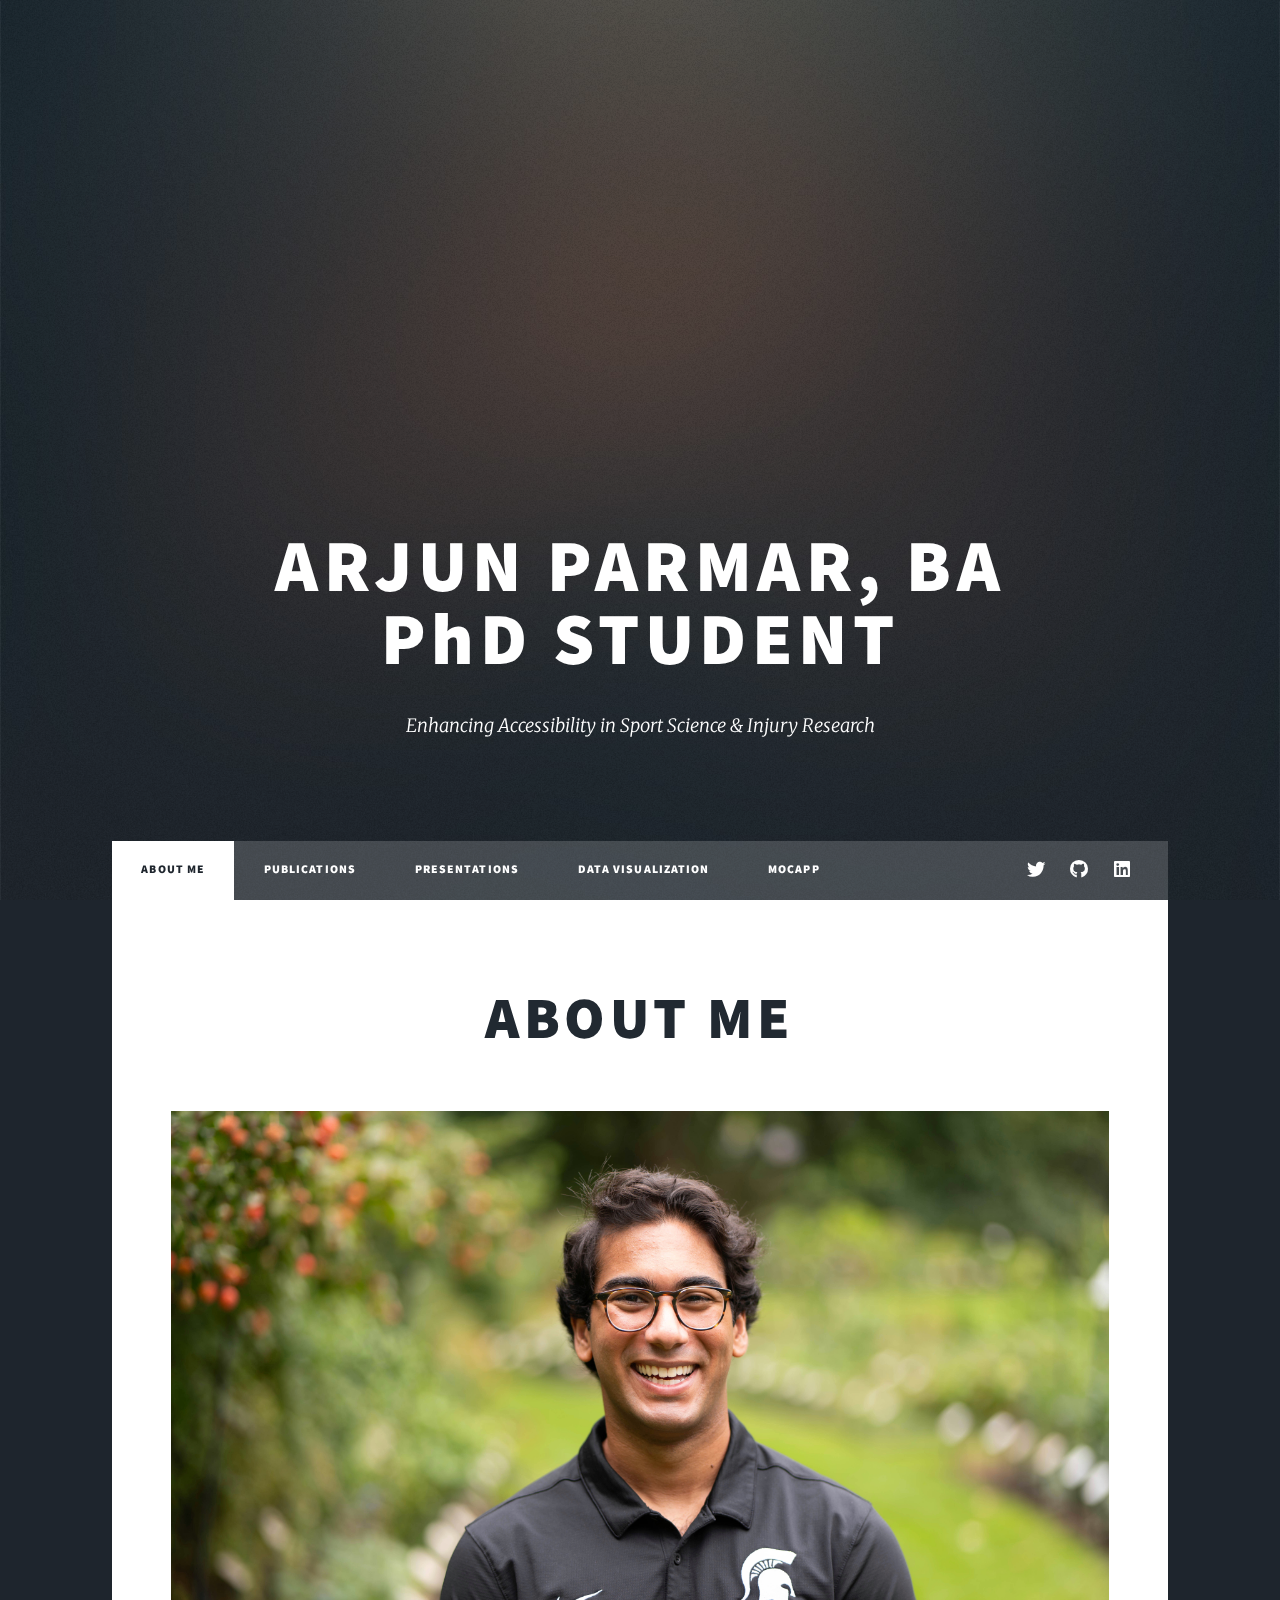
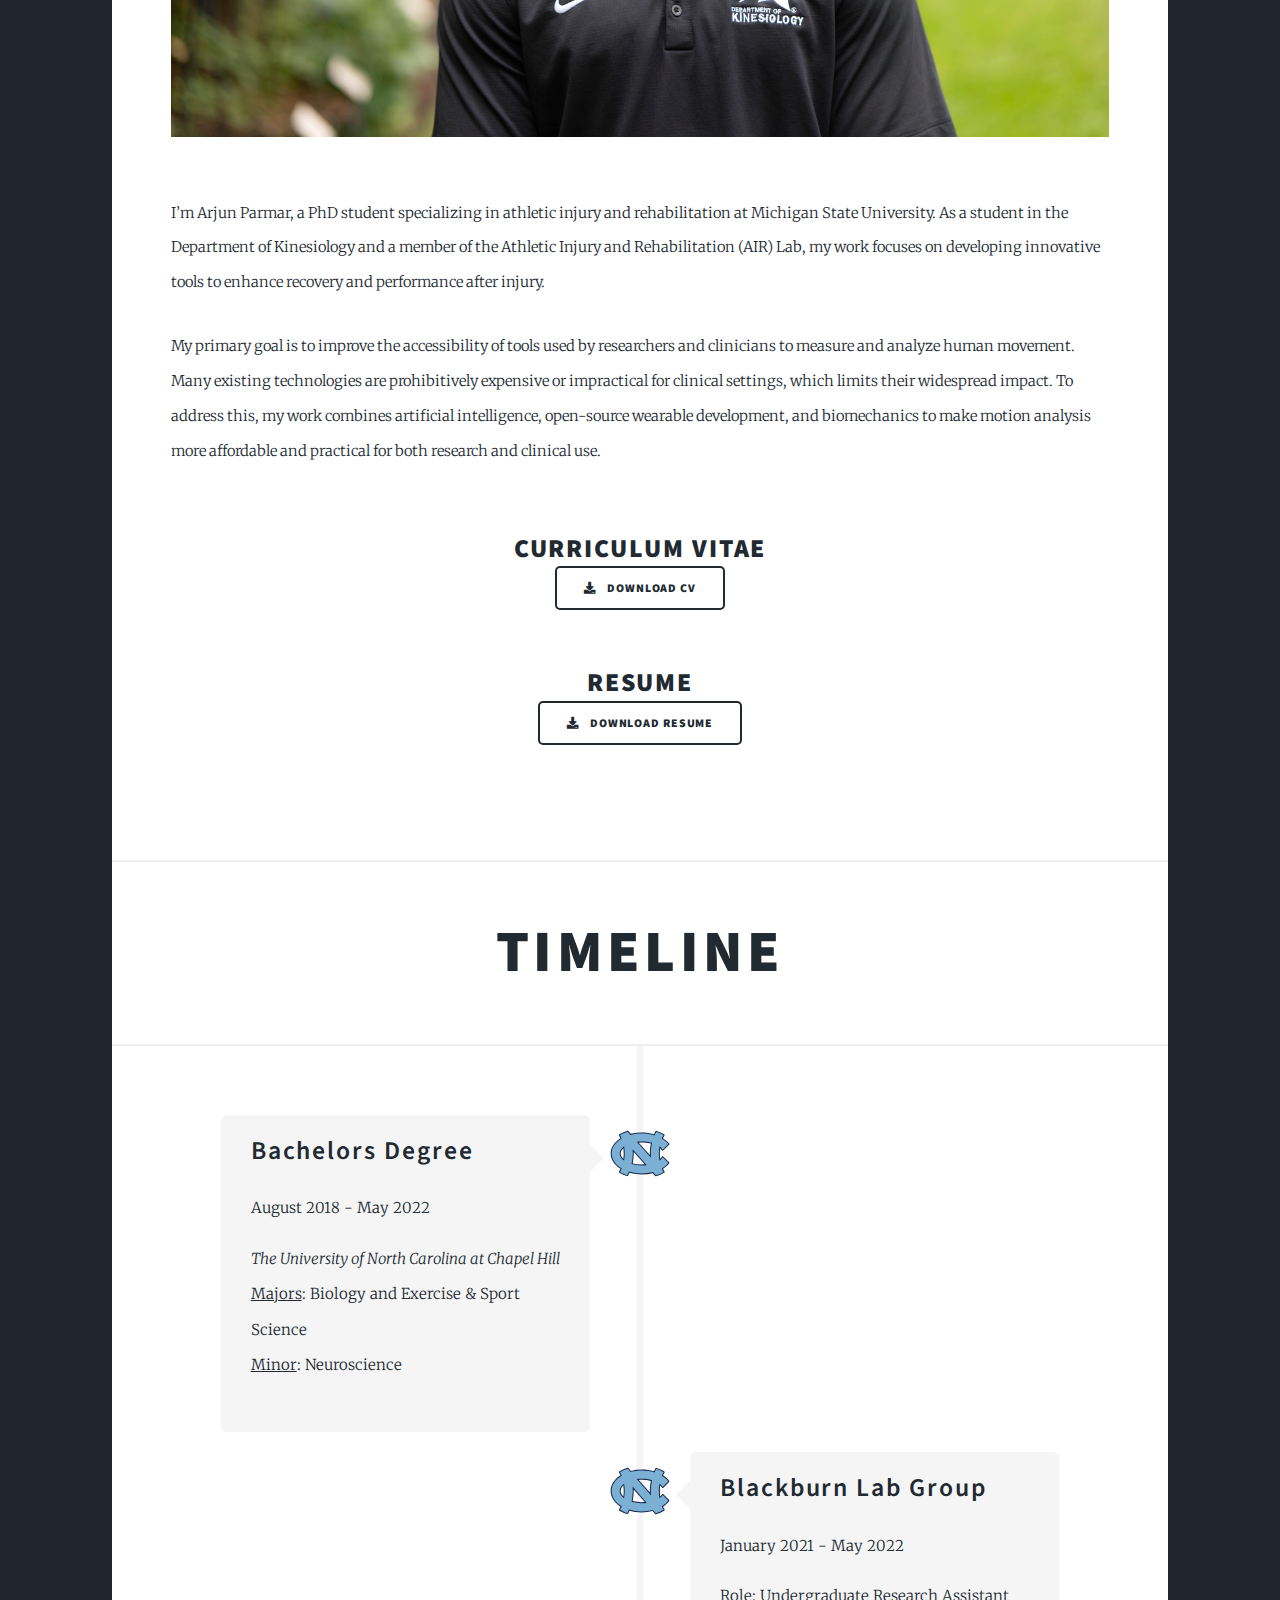
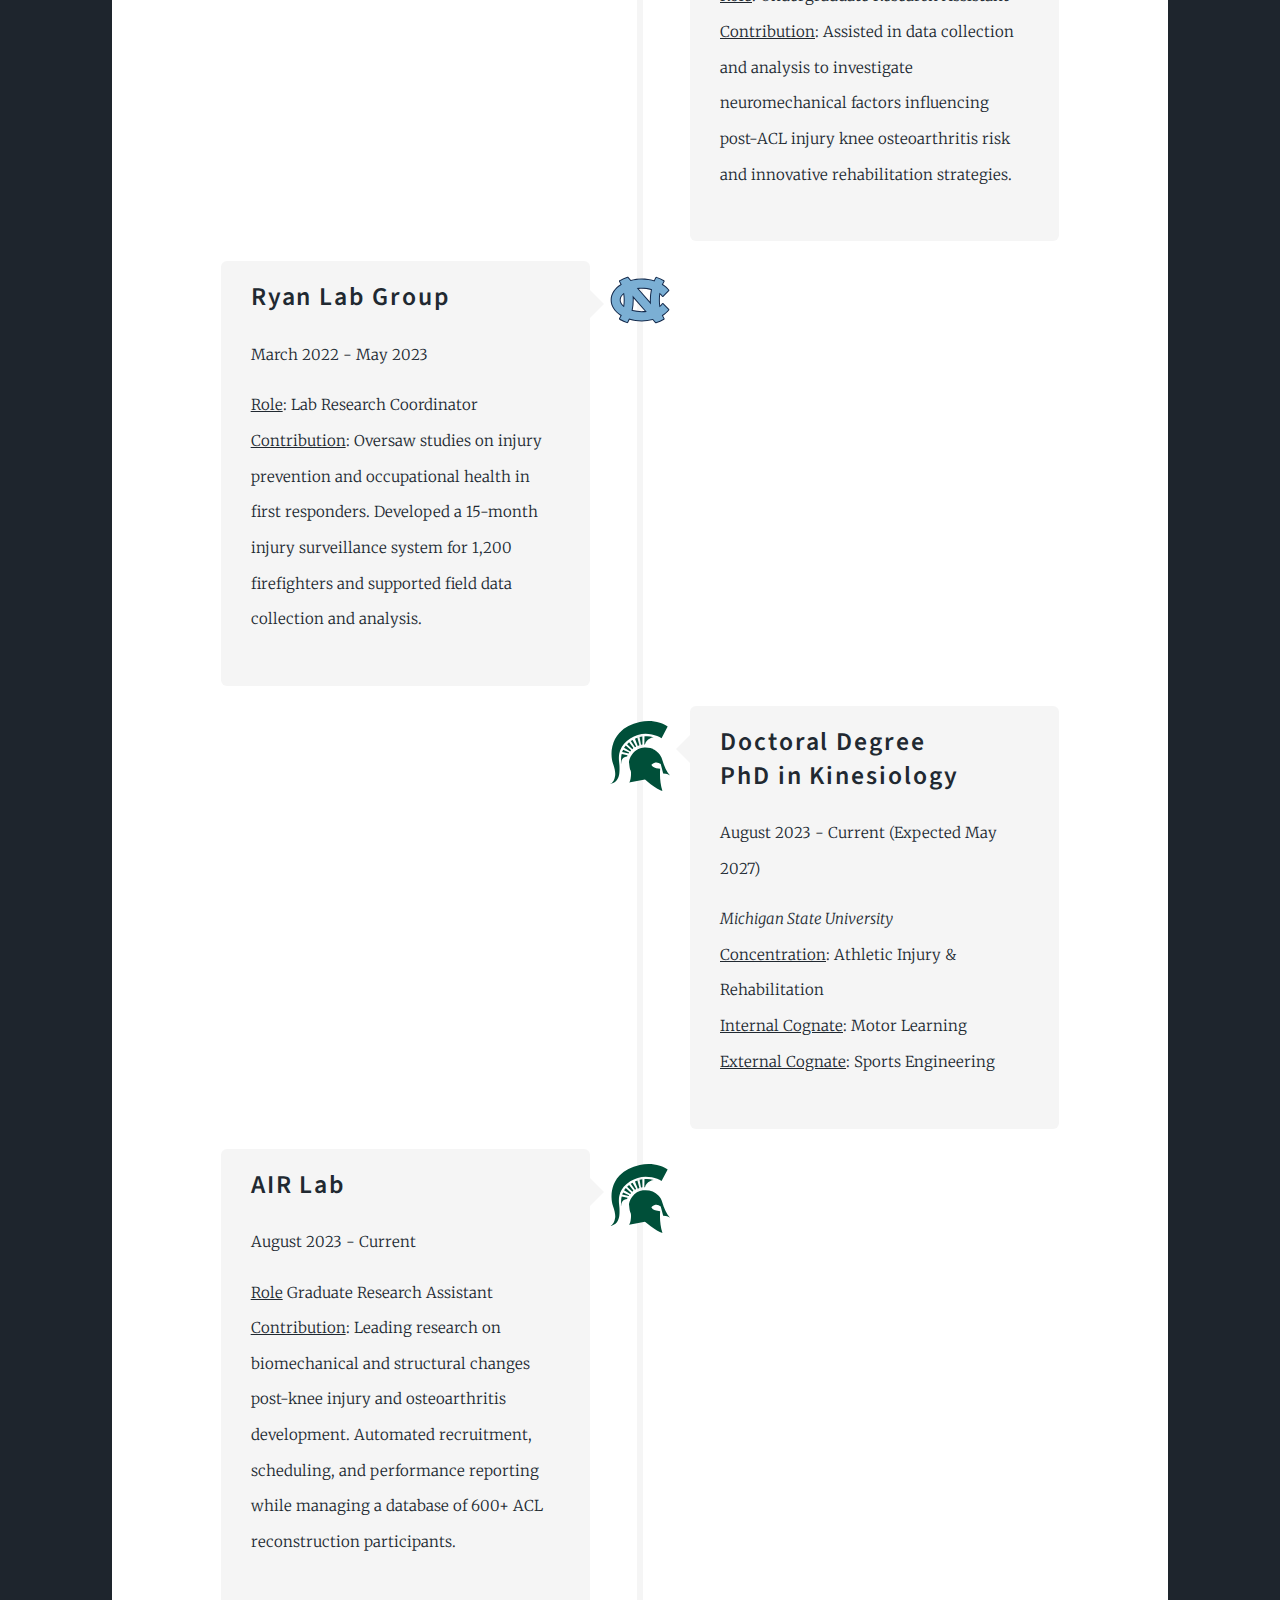
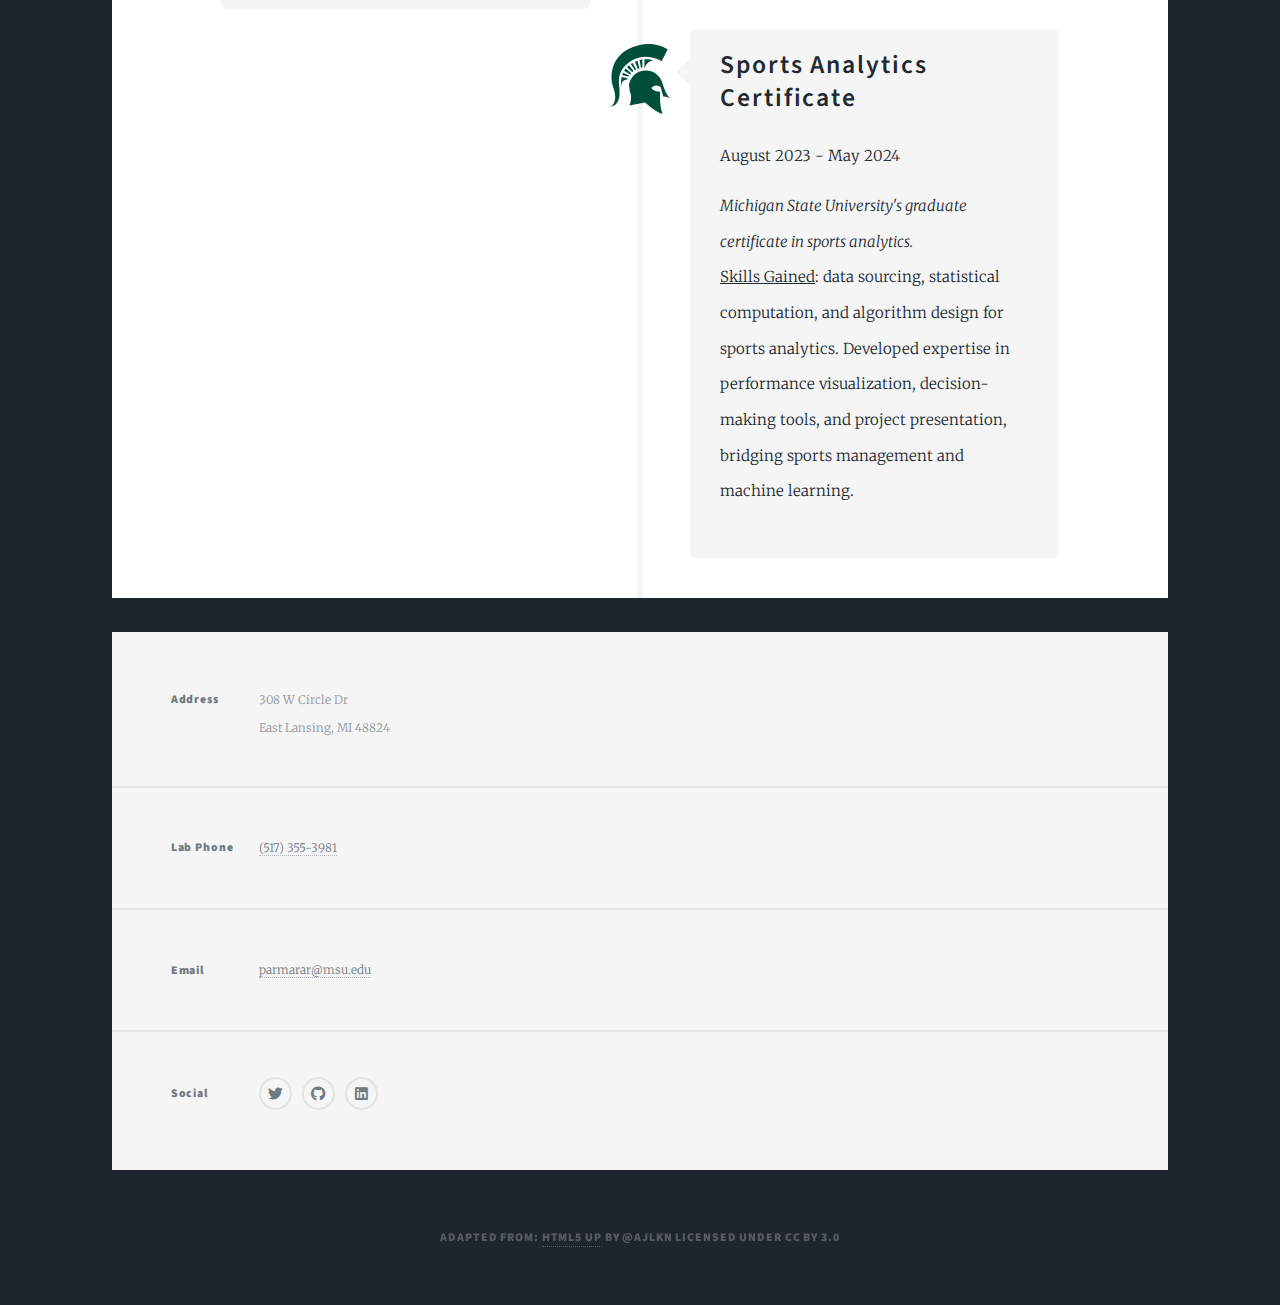
==== commit 824a579e: "Update index.html" ====
--- a/index.html
+++ b/index.html
@@ -25,7 +25,7 @@
 		<div id="intro">
 			<h1>ARJUN PARMAR, BA<br />
 				PhD STUDENT</h1>
-			<p>Enhansing Accessibility in Sport Science & Injury Research</p>
+			<p>Enhancing Accessibility in Sport Science & Injury Research</p>
 			<br>
 		</div>
 
@@ -252,4 +252,4 @@
 
 </body>
 
-</html>+</html>
